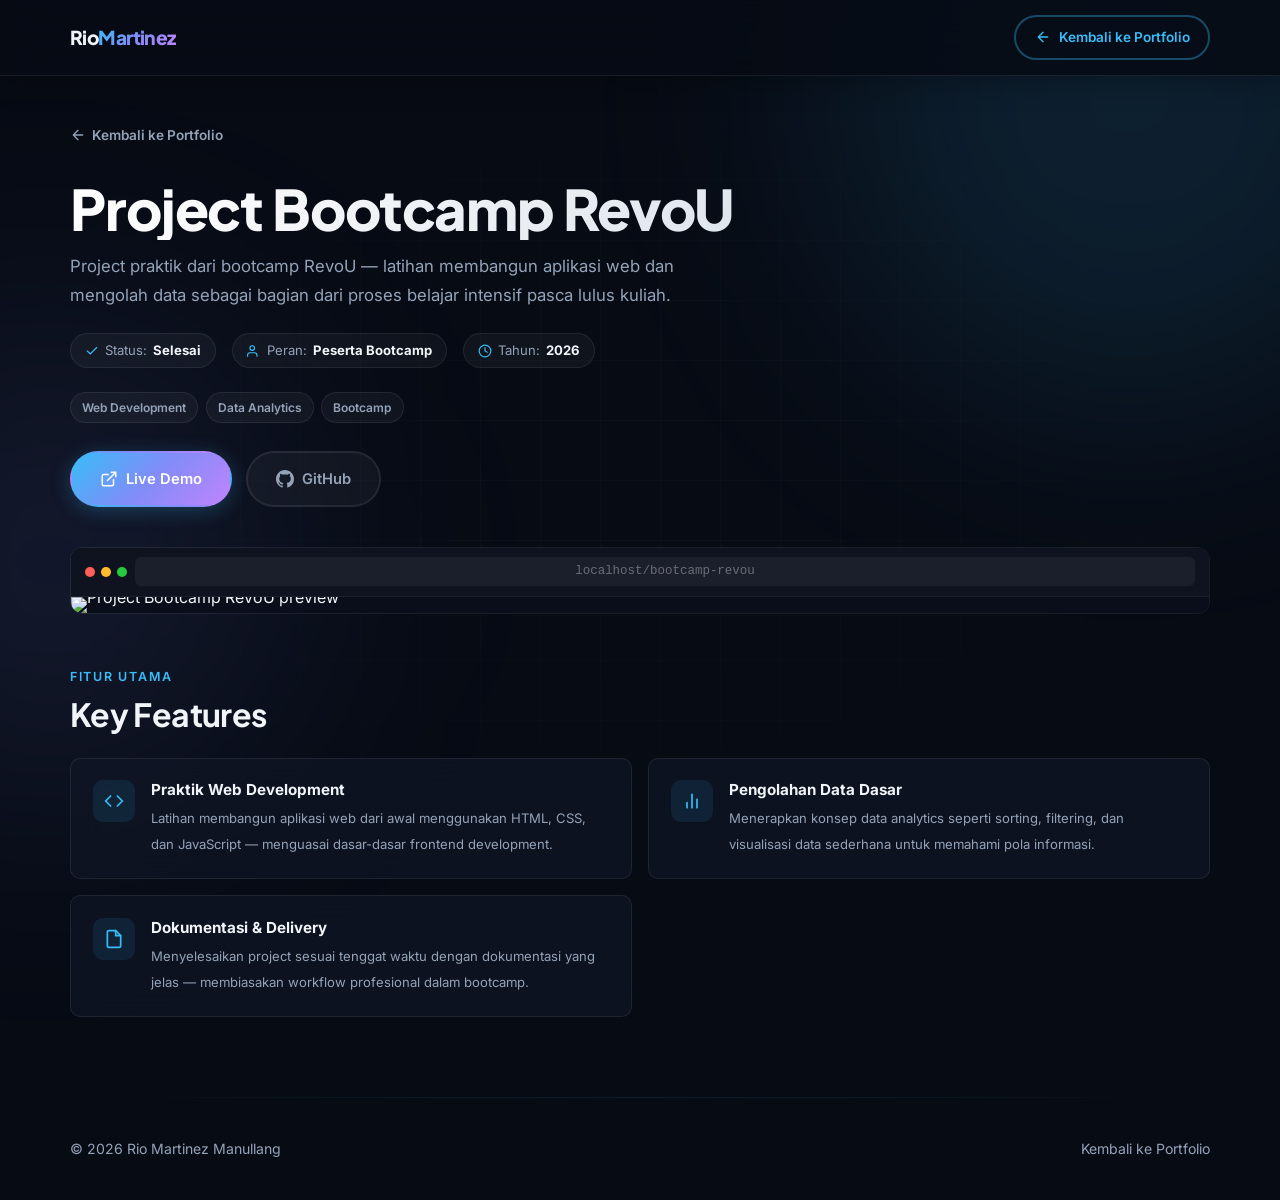
==== bootcamp-revou.html @ cd913303 "Add files via upload" ====
<!DOCTYPE html>
<html lang="id">
<head>
  <meta charset="UTF-8">
  <meta name="viewport" content="width=device-width, initial-scale=1.0">
  <meta name="description" content="Project Bootcamp RevoU — Latihan membangun aplikasi web dan mengolah data sebagai bagian dari proses belajar intensif.">
  <title>Project Bootcamp RevoU — Project Showcase | Rio Martinez</title>
  <link rel="preconnect" href="https://fonts.googleapis.com">
  <link rel="preconnect" href="https://fonts.gstatic.com" crossorigin>
  <link href="https://fonts.googleapis.com/css2?family=Inter:wght@400;500;600;700&family=Plus+Jakarta+Sans:wght@500;600;700;800&display=swap" rel="stylesheet">
  <link rel="stylesheet" href="style.css">
</head>
<body class="project-detail-body">
  <div class="bg-glow bg-glow--1" aria-hidden="true"></div>
  <div class="bg-glow bg-glow--2" aria-hidden="true"></div>
  <div class="bg-grid" aria-hidden="true"></div>
  <div class="scroll-progress" id="scroll-progress" aria-hidden="true"></div>

  <header class="site-header scrolled" id="top">
    <nav class="nav container" aria-label="Navigasi">
      <a href="index.html" class="logo">Rio<span>Martinez</span></a>
      <a href="index.html#projects" class="btn btn-sm btn-outline">
        <svg width="16" height="16" viewBox="0 0 24 24" fill="none" aria-hidden="true"><path d="M19 12H5M12 19l-7-7 7-7" stroke="currentColor" stroke-width="2" stroke-linecap="round" stroke-linejoin="round"/></svg>
        Kembali ke Portfolio
      </a>
    </nav>
  </header>

  <main>
    <section class="project-showcase">
      <div class="container">
        <a href="index.html#projects" class="project-showcase-back">
          <svg width="16" height="16" viewBox="0 0 24 24" fill="none" aria-hidden="true"><path d="M19 12H5M12 19l-7-7 7-7" stroke="currentColor" stroke-width="2" stroke-linecap="round" stroke-linejoin="round"/></svg>
          Kembali ke Portfolio
        </a>

        <div class="project-showcase-header">
          <h1>Project Bootcamp RevoU</h1>
          <p class="project-showcase-desc">Project praktik dari bootcamp RevoU — latihan membangun aplikasi web dan mengolah data sebagai bagian dari proses belajar intensif pasca lulus kuliah.</p>

          <div class="project-showcase-meta">
            <span class="project-showcase-meta-item">
              <svg width="14" height="14" viewBox="0 0 24 24" fill="none" stroke="currentColor" stroke-width="2" stroke-linecap="round"><polyline points="20 6 9 17 4 12"/></svg>
              Status: <strong>Selesai</strong>
            </span>
            <span class="project-showcase-meta-item">
              <svg width="14" height="14" viewBox="0 0 24 24" fill="none" stroke="currentColor" stroke-width="2" stroke-linecap="round"><path d="M17 21v-2a4 4 0 00-4-4H5a4 4 0 00-4 4v2"/><circle cx="9" cy="7" r="4"/></svg>
              Peran: <strong>Peserta Bootcamp</strong>
            </span>
            <span class="project-showcase-meta-item">
              <svg width="14" height="14" viewBox="0 0 24 24" fill="none" stroke="currentColor" stroke-width="2" stroke-linecap="round"><circle cx="12" cy="12" r="10"/><polyline points="12 6 12 12 16 14"/></svg>
              Tahun: <strong>2026</strong>
            </span>
          </div>

          <ul class="project-showcase-tags">
            <li>Web Development</li>
            <li>Data Analytics</li>
            <li>Bootcamp</li>
          </ul>

          <div class="project-showcase-actions">
            <a href="https://riomartinez29.github.io/CodingCamp-01June26-RioMartinez/" class="btn btn-primary" target="_blank" rel="noopener noreferrer">
              <svg width="18" height="18" viewBox="0 0 24 24" fill="none" aria-hidden="true"><path d="M18 13v6a2 2 0 01-2 2H5a2 2 0 01-2-2V8a2 2 0 012-2h6M15 3h6v6M10 14L21 3" stroke="currentColor" stroke-width="2" stroke-linecap="round"/></svg>
              Live Demo
            </a>
            <a href="#" class="btn btn-ghost">
              <svg width="18" height="18" viewBox="0 0 24 24" fill="currentColor" aria-hidden="true"><path d="M12 0C5.37 0 0 5.37 0 12c0 5.31 3.435 9.795 8.205 11.385.6.105.825-.255.825-.57 0-.285-.015-1.23-.015-2.235-3.015.555-3.795-.735-4.035-1.395-.135-.345-.72-1.395-1.23-1.665-.42-.225-1.02-.78-.015-.795.945-.015 1.62.87 1.845 1.23 1.08 1.815 2.805 1.305 3.495.99.105-.78.42-1.305.765-1.605-2.67-.3-5.46-1.335-5.46-5.925 0-1.305.465-2.385 1.23-3.225-.12-.3-.54-1.53.12-3.18 0 0 1.005-.315 3.3 1.23.96-.27 1.98-.405 3-.405s2.04.135 3 .405c2.295-1.56 3.3-1.23 3.3-1.23.66 1.65.24 2.88.12 3.18.765.84 1.23 1.905 1.23 3.225 0 4.605-2.805 5.625-5.475 5.925.435.375.81 1.095.81 2.22 0 1.605-.015 2.895-.015 3.3 0 .315.225.69.825.57A12.02 12.02 0 0024 12c0-6.63-5.37-12-12-12z"/></svg>
              GitHub
            </a>
          </div>
        </div>

        <div class="project-showcase-preview">
          <div class="browser-mockup">
            <div class="browser-bar" aria-hidden="true">
              <div class="browser-dots">
                <span class="browser-dot browser-dot--red"></span>
                <span class="browser-dot browser-dot--yellow"></span>
                <span class="browser-dot browser-dot--green"></span>
              </div>
              <span class="browser-url">localhost/bootcamp-revou</span>
            </div>
            <div class="browser-content">
              <img src="assets/boothcamp.png" alt="Project Bootcamp RevoU preview" class="project-preview-img" loading="lazy">
            </div>
          </div>
        </div>

        <div class="project-showcase-features">
          <div class="project-showcase-features-header">
            <span class="section-label">Fitur Utama</span>
            <h2>Key Features</h2>
          </div>
          <div class="project-showcase-features-grid">
            <div class="project-showcase-feature">
              <div class="project-showcase-feature-icon">
                <svg width="20" height="20" viewBox="0 0 24 24" fill="none" stroke="currentColor" stroke-width="2" stroke-linecap="round"><polyline points="16 18 22 12 16 6"/><polyline points="8 6 2 12 8 18"/></svg>
              </div>
              <div class="project-showcase-feature-text">
                <strong>Praktik Web Development</strong>
                <span>Latihan membangun aplikasi web dari awal menggunakan HTML, CSS, dan JavaScript — menguasai dasar-dasar frontend development.</span>
              </div>
            </div>
            <div class="project-showcase-feature">
              <div class="project-showcase-feature-icon">
                <svg width="20" height="20" viewBox="0 0 24 24" fill="none" stroke="currentColor" stroke-width="2" stroke-linecap="round"><line x1="18" y1="20" x2="18" y2="10"/><line x1="12" y1="20" x2="12" y2="4"/><line x1="6" y1="20" x2="6" y2="14"/></svg>
              </div>
              <div class="project-showcase-feature-text">
                <strong>Pengolahan Data Dasar</strong>
                <span>Menerapkan konsep data analytics seperti sorting, filtering, dan visualisasi data sederhana untuk memahami pola informasi.</span>
              </div>
            </div>
            <div class="project-showcase-feature">
              <div class="project-showcase-feature-icon">
                <svg width="20" height="20" viewBox="0 0 24 24" fill="none" stroke="currentColor" stroke-width="2" stroke-linecap="round"><path d="M14 2H6a2 2 0 00-2 2v16a2 2 0 002 2h12a2 2 0 002-2V8z"/><polyline points="14 2 14 8 20 8"/></svg>
              </div>
              <div class="project-showcase-feature-text">
                <strong>Dokumentasi & Delivery</strong>
                <span>Menyelesaikan project sesuai tenggat waktu dengan dokumentasi yang jelas — membiasakan workflow profesional dalam bootcamp.</span>
              </div>
            </div>
          </div>
        </div>
      </div>
    </section>
  </main>

  <footer class="site-footer">
    <div class="container footer-inner">
      <p>&copy; <span id="year"></span> Rio Martinez Manullang</p>
      <a href="index.html#projects">Kembali ke Portfolio</a>
    </div>
  </footer>

  <script>
    document.getElementById('year').textContent = new Date().getFullYear();
    var progressBar = document.getElementById('scroll-progress');
    window.addEventListener('scroll', function() { var st = window.scrollY; var dh = document.documentElement.scrollHeight - window.innerHeight; progressBar.style.width = (st / dh) * 100 + '%'; }, { passive: true });
  </script>
</body>
</html>
---- style.css ----
/* ── Variables ── */
:root {
  --bg: #070b14;
  --bg-alt: #0c1220;
  --surface: #111827;
  --surface-hover: #1a2332;
  --glass: rgba(17, 24, 39, 0.6);
  --glass-border: rgba(255, 255, 255, 0.08);
  --text: #f1f5f9;
  --text-muted: #94a3b8;
  --accent: #38bdf8;
  --accent-2: #818cf8;
  --accent-glow: rgba(56, 189, 248, 0.35);
  --gradient: linear-gradient(135deg, #38bdf8 0%, #818cf8 50%, #c084fc 100%);
  --border: rgba(255, 255, 255, 0.08);
  --shadow: 0 20px 60px rgba(0, 0, 0, 0.45);
  --shadow-glow: 0 0 40px rgba(56, 189, 248, 0.15);
  --radius: 16px;
  --radius-sm: 10px;
  --font-sans: "Inter", system-ui, sans-serif;
  --font-display: "Plus Jakarta Sans", system-ui, sans-serif;
  --header-height: 76px;
  --transition: 0.3s cubic-bezier(0.4, 0, 0.2, 1);
}

/* ── Reset ── */
*,
*::before,
*::after {
  box-sizing: border-box;
  margin: 0;
  padding: 0;
}

html {
  scroll-behavior: smooth;
}

body {
  font-family: var(--font-sans);
  font-size: 1rem;
  line-height: 1.65;
  color: var(--text);
  background: var(--bg);
  -webkit-font-smoothing: antialiased;
  overflow-x: hidden;
}

img {
  max-width: 100%;
  display: block;
}

a {
  color: inherit;
  text-decoration: none;
}

ul {
  list-style: none;
}

button,
input,
textarea {
  font: inherit;
  color: inherit;
}

/* ── Background effects ── */
.bg-glow {
  position: fixed;
  border-radius: 50%;
  filter: blur(120px);
  pointer-events: none;
  z-index: 0;
}

.bg-glow--1 {
  width: 600px;
  height: 600px;
  top: -200px;
  right: -150px;
  background: rgba(56, 189, 248, 0.12);
}

.bg-glow--2 {
  width: 500px;
  height: 500px;
  bottom: 10%;
  left: -200px;
  background: rgba(129, 140, 248, 0.1);
}

.bg-grid {
  position: fixed;
  inset: 0;
  background-image:
    linear-gradient(rgba(255, 255, 255, 0.02) 1px, transparent 1px),
    linear-gradient(90deg, rgba(255, 255, 255, 0.02) 1px, transparent 1px);
  background-size: 60px 60px;
  mask-image: radial-gradient(ellipse at center, black 20%, transparent 75%);
  pointer-events: none;
  z-index: 0;
}

/* ── Global Mouse Glow ── */
.mouse-glow {
  position: fixed;
  width: 400px;
  height: 400px;
  border-radius: 50%;
  background: radial-gradient(circle, rgba(56, 189, 248, 0.06) 0%, rgba(129, 140, 248, 0.04) 40%, transparent 70%);
  filter: blur(60px);
  pointer-events: none;
  transform: translate(-50%, -50%);
  z-index: 0;
  will-change: transform;
  display: none;
}

/* ── Scroll Progress Bar ── */
.scroll-progress {
  position: fixed;
  top: 0;
  left: 0;
  height: 3px;
  background: var(--gradient);
  width: 0%;
  z-index: 1000;
  transition: width 0.1s ease-out;
}

/* ── Utilities ── */
.glass {
  background: var(--glass);
  backdrop-filter: blur(16px);
  -webkit-backdrop-filter: blur(16px);
  border: 1px solid var(--glass-border);
}

/* ── Welcome Tech Icons ── */
.welcome-tech-icons {
  position: absolute;
  inset: 0;
  pointer-events: none;
  z-index: 1;
}

.tech-icon {
  position: absolute;
  display: flex;
  align-items: center;
  justify-content: center;
  padding: 0.6rem 0.9rem;
  font-size: 0.75rem;
  font-weight: 600;
  color: rgba(255, 255, 255, 0.25);
  background: rgba(255, 255, 255, 0.05);
  border: 1px solid rgba(255, 255, 255, 0.12);
  border-radius: 8px;
  opacity: 0;
  animation: techIconFloat 10s ease-in-out infinite;
  filter: blur(0.5px);
}

.tech-icon svg {
  width: 22px;
  height: 22px;
}

.tech-icon--html {
  top: 12%;
  left: 8%;
  animation-delay: 0s;
}

.tech-icon--css {
  top: 22%;
  right: 12%;
  animation-delay: 1.5s;
}

.tech-icon--js {
  top: 65%;
  left: 6%;
  animation-delay: 2.5s;
}

.tech-icon--php {
  top: 75%;
  right: 10%;
  animation-delay: 3.5s;
}

.tech-icon--sql {
  top: 38%;
  left: 18%;
  animation-delay: 4.5s;
}

.tech-icon--github {
  top: 52%;
  right: 22%;
  animation-delay: 5.5s;
}

.tech-icon--data {
  top: 28%;
  left: 32%;
  animation-delay: 6.5s;
}

@keyframes techIconFloat {
  0% {
    opacity: 0;
    transform: translateY(25px) rotate(-5deg);
  }
  15% {
    opacity: 0.25;
  }
  85% {
    opacity: 0.25;
  }
  100% {
    opacity: 0;
    transform: translateY(-25px) rotate(5deg);
  }
}

.text-gradient {
  background: var(--gradient);
  -webkit-background-clip: text;
  background-clip: text;
  -webkit-text-fill-color: transparent;
}

.container {
  width: min(1140px, 92vw);
  margin-inline: auto;
  position: relative;
  z-index: 1;
}

.section {
  padding-block: 6rem;
  position: relative;
  z-index: 1;
}

.section-alt {
  background: var(--bg-alt);
  position: relative;
}

.section-alt::before {
  content: "";
  position: absolute;
  top: 0;
  left: 10%;
  right: 10%;
  height: 1px;
  background: linear-gradient(to right, transparent, rgba(56, 189, 248, 0.08), transparent);
  pointer-events: none;
}

.section-header {
  margin-bottom: 3rem;
}

.section-header--center {
  text-align: center;
  max-width: 640px;
  margin-inline: auto;
  margin-bottom: 3.5rem;
}

.section-header h2,
.section-header > .story-line--heading {
  font-family: var(--font-display);
  font-size: clamp(1.85rem, 4vw, 2.75rem);
  font-weight: 700;
  line-height: 1.2;
  letter-spacing: -0.02em;
}

/* Space between label and heading — label's margin-bottom handles this */
.section-header > .story-line--label {
  margin-bottom: 0.6rem;
}

.section-label {
  display: inline-block;
  font-size: 0.78rem;
  font-weight: 600;
  letter-spacing: 0.14em;
  text-transform: uppercase;
  color: var(--accent);
}

.section-desc {
  margin-top: 1rem;
  color: var(--text-muted);
  font-size: 1.05rem;
}

.section-desc--left {
  max-width: 56ch;
}

/* ── Header ── */
.site-header {
  position: fixed;
  inset: 0 0 auto;
  z-index: 100;
  height: var(--header-height);
  transition: background var(--transition), border-color var(--transition), box-shadow var(--transition);
  border-bottom: 1px solid transparent;
}

.site-header.scrolled {
  background: rgba(7, 11, 20, 0.85);
  backdrop-filter: blur(20px);
  -webkit-backdrop-filter: blur(20px);
  border-bottom-color: var(--border);
  box-shadow: 0 4px 30px rgba(0, 0, 0, 0.3);
}

.nav {
  display: flex;
  align-items: center;
  justify-content: space-between;
  height: 100%;
}

.logo {
  font-family: var(--font-display);
  font-weight: 800;
  font-size: 1.2rem;
  letter-spacing: -0.03em;
  transition: opacity var(--transition);
}

.logo:hover {
  opacity: 0.85;
}

.logo span {
  background: var(--gradient);
  -webkit-background-clip: text;
  background-clip: text;
  -webkit-text-fill-color: transparent;
}

.nav-links {
  display: flex;
  gap: 0.25rem;
}

.nav-links a {
  position: relative;
  font-size: 0.9rem;
  font-weight: 500;
  color: var(--text-muted);
  padding: 0.5rem 1rem;
  border-radius: 999px;
  transition: color var(--transition), background var(--transition);
}

.nav-links a::after {
  content: "";
  position: absolute;
  bottom: 0.15rem;
  left: 50%;
  width: 0;
  height: 2px;
  background: var(--gradient);
  border-radius: 2px;
  transform: translateX(-50%);
  transition: width 0.35s cubic-bezier(0.4, 0, 0.2, 1);
}

.nav-links a:hover,
.nav-links a:focus-visible,
.nav-links a.active {
  color: var(--text);
  background: rgba(56, 189, 248, 0.06);
}

.nav-links a.active::after {
  width: 1.25rem;
  box-shadow: 0 0 8px rgba(56, 189, 248, 0.5);
}

.nav-toggle {
  display: none;
  flex-direction: column;
  gap: 5px;
  background: none;
  border: none;
  cursor: pointer;
  padding: 6px;
  z-index: 101;
}

.nav-toggle span {
  display: block;
  width: 24px;
  height: 2px;
  background: var(--text);
  transition: transform var(--transition), opacity var(--transition);
}

.nav-toggle[aria-expanded="true"] span:nth-child(1) {
  transform: translateY(7px) rotate(45deg);
}

.nav-toggle[aria-expanded="true"] span:nth-child(2) {
  opacity: 0;
}

.nav-toggle[aria-expanded="true"] span:nth-child(3) {
  transform: translateY(-7px) rotate(-45deg);
}

/* ── Hero ── */
.hero {
  min-height: 100vh;
  display: flex;
  align-items: center;
  padding-top: var(--header-height);
  position: relative;
  z-index: 1;
}

/* ── Hero Vignette — subtle cinematic edge darkening ── */
.hero::before {
  content: "";
  position: absolute;
  inset: 0;
  background: radial-gradient(ellipse at center, transparent 40%, rgba(7, 11, 20, 0.35) 100%);
  pointer-events: none;
  z-index: 0;
}

.hero-grid {
  display: grid;
  grid-template-columns: 1.1fr 0.9fr;
  gap: 4rem;
  align-items: center;
  padding-block: 3rem;
}

.hero-badge {
  display: inline-flex;
  align-items: center;
  gap: 0.6rem;
  padding: 0.45rem 1rem 0.45rem 0.75rem;
  background: rgba(56, 189, 248, 0.08);
  border: 1px solid rgba(56, 189, 248, 0.2);
  border-radius: 999px;
  font-size: 0.82rem;
  font-weight: 500;
  color: var(--accent);
  margin-bottom: 1.5rem;
}

.hero-badge-dot {
  width: 8px;
  height: 8px;
  background: #4ade80;
  border-radius: 50%;
  box-shadow: 0 0 8px rgba(74, 222, 128, 0.6);
  animation: pulse 2s ease-in-out infinite;
}

@keyframes pulse {
  0%, 100% { opacity: 1; transform: scale(1); }
  50% { opacity: 0.7; transform: scale(0.85); }
}

.hero-title {
  font-family: var(--font-display);
  font-size: clamp(2.75rem, 6vw, 4.5rem);
  font-weight: 800;
  line-height: 1.05;
  letter-spacing: -0.03em;
  margin-bottom: 0.75rem;
  background: linear-gradient(135deg, #fff 0%, #cbd5e1 100%);
  -webkit-background-clip: text;
  background-clip: text;
  -webkit-text-fill-color: transparent;
}

.hero-role {
  font-family: var(--font-display);
  font-size: clamp(1.1rem, 2.5vw, 1.45rem);
  font-weight: 600;
  color: var(--accent);
  margin-bottom: 1.25rem;
}

.hero-divider {
  color: var(--text-muted);
  margin-inline: 0.35rem;
}

.hero-text {
  font-size: 1.1rem;
  color: var(--text-muted);
  max-width: 52ch;
  margin-bottom: 2rem;
  line-height: 1.75;
}

.hero-actions {
  display: flex;
  flex-wrap: wrap;
  gap: 1rem;
  margin-bottom: 2.5rem;
}

.hero-meta {
  display: flex;
  flex-wrap: wrap;
  gap: 2rem;
  padding-top: 2rem;
  border-top: 1px solid var(--border);
}

.hero-meta-item strong {
  display: block;
  font-family: var(--font-display);
  font-size: 1.75rem;
  font-weight: 700;
  background: var(--gradient);
  -webkit-background-clip: text;
  background-clip: text;
  -webkit-text-fill-color: transparent;
  line-height: 1.2;
}

.hero-meta-item span {
  font-size: 0.85rem;
  color: var(--text-muted);
}

/* ── Profile visual ── */
.hero-visual {
  position: relative;
  display: flex;
  justify-content: center;
}

.profile-frame {
  position: relative;
  z-index: 2;
  width: min(360px, 85vw);
  aspect-ratio: 1;
}

.profile-glow {
  position: absolute;
  inset: 10%;
  background: var(--gradient);
  border-radius: 50%;
  filter: blur(60px);
  opacity: 0.35;
  animation: glowPulse 4s ease-in-out infinite;
}

@keyframes glowPulse {
  0%, 100% { opacity: 0.3; transform: scale(1); }
  50% { opacity: 0.45; transform: scale(1.05); }
}

.profile-ring {
  position: absolute;
  inset: 5%;
  border-radius: 50%;
  border: 2px solid transparent;
  background: linear-gradient(var(--bg), var(--bg)) padding-box,
              var(--gradient) border-box;
  animation: spinSlow 12s linear infinite;
}

@keyframes spinSlow {
  to { transform: rotate(360deg); }
}

.profile-card {
  position: absolute;
  inset: 12%;
  border-radius: 50%;
  overflow: hidden;
  box-shadow: var(--shadow), var(--shadow-glow);
}

.profile-photo {
  width: 100%;
  height: 100%;
  object-fit: cover;
}

.profile-float {
  position: absolute;
  display: flex;
  align-items: center;
  gap: 0.75rem;
  padding: 0.75rem 1rem;
  border-radius: var(--radius-sm);
  box-shadow: var(--shadow);
  animation: float 5s ease-in-out infinite;
}

.profile-float--1 {
  top: 8%;
  left: -8%;
  animation-delay: 0s;
}

.profile-float--2 {
  bottom: 12%;
  right: -10%;
  animation-delay: 2.5s;
}

@keyframes float {
  0%, 100% { transform: translateY(0); }
  50% { transform: translateY(-10px); }
}

.profile-float-icon {
  font-size: 1.25rem;
  font-weight: 700;
  color: var(--accent);
  font-family: monospace;
}

.profile-float strong {
  display: block;
  font-size: 0.82rem;
  font-weight: 600;
  line-height: 1.3;
}

.profile-float span {
  font-size: 0.72rem;
  color: var(--text-muted);
}

/* ── Gradient Orb ── */
.gradient-orb {
  position: absolute;
  top: 50%;
  left: 50%;
  width: 600px;
  height: 600px;
  transform: translate(-50%, -50%);
  background: radial-gradient(circle at center, rgba(56, 189, 248, 0.35) 0%, rgba(129, 140, 248, 0.25) 35%, rgba(192, 132, 252, 0.12) 60%, transparent 80%);
  border-radius: 50%;
  filter: blur(100px);
  pointer-events: none;
  z-index: 1;
  animation: orbPulse 10s ease-in-out infinite;
}

@keyframes orbPulse {
  0%, 100% { opacity: 0.6; transform: translate(-50%, -50%) scale(1); }
  50% { opacity: 0.9; transform: translate(-50%, -50%) scale(1.06); }
}

/* ── Signature Initial ── */
.signature-initial {
  position: absolute;
  bottom: -6%;
  left: 6%;
  font-family: var(--font-display);
  font-size: 0.85rem;
  font-weight: 600;
  letter-spacing: 0.2em;
  color: rgba(255, 255, 255, 0.2);
  pointer-events: none;
  user-select: none;
  white-space: nowrap;
  font-style: italic;
}

/* ── Scroll Indicator ── */
.scroll-indicator {
  display: flex;
  align-items: center;
  gap: 5px;
  margin-top: 3rem;
}

.scroll-indicator span {
  display: block;
  width: 28px;
  height: 2px;
  background: var(--text-muted);
  border-radius: 2px;
  opacity: 0.4;
  animation: scrollIndicator 1.5s ease-in-out infinite;
}

.scroll-indicator span:nth-child(1) {
  animation-delay: 0s;
}

.scroll-indicator span:nth-child(2) {
  animation-delay: 0.3s;
}

.scroll-indicator span:nth-child(3) {
  animation-delay: 0.6s;
}

@keyframes scrollIndicator {
  0%, 100% {
    opacity: 0.2;
    transform: translateY(0);
  }
  50% {
    opacity: 0.8;
    transform: translateY(-4px);
  }
}

/* ── Buttons ── */
.btn {
  display: inline-flex;
  align-items: center;
  justify-content: center;
  gap: 0.5rem;
  padding: 0.85rem 1.75rem;
  border-radius: 999px;
  font-weight: 600;
  font-size: 0.92rem;
  border: 2px solid transparent;
  cursor: pointer;
  transition: transform var(--transition), box-shadow var(--transition), background var(--transition), border-color var(--transition), color var(--transition);
}

.btn:hover {
  transform: translateY(-2px);
}

.btn-primary {
  background: var(--gradient);
  color: #fff;
  box-shadow: 0 4px 20px rgba(56, 189, 248, 0.25);
}

.btn-primary:hover {
  box-shadow: 0 8px 30px rgba(56, 189, 248, 0.35);
}

.btn-secondary {
  background: transparent;
  border-color: var(--border);
  color: var(--text);
}

.btn-secondary:hover {
  border-color: var(--accent);
  color: var(--accent);
  background: rgba(56, 189, 248, 0.05);
}

.btn-outline {
  background: transparent;
  border-color: rgba(56, 189, 248, 0.35);
  color: var(--accent);
}

.btn-outline:hover {
  background: rgba(56, 189, 248, 0.1);
  border-color: var(--accent);
}

.btn-ghost {
  background: rgba(255, 255, 255, 0.04);
  border-color: var(--border);
  color: var(--text-muted);
}

.btn-ghost:hover {
  color: var(--text);
  border-color: rgba(255, 255, 255, 0.15);
  background: rgba(255, 255, 255, 0.08);
}

.btn-sm {
  padding: 0.55rem 1.15rem;
  font-size: 0.85rem;
}

/* ── Button icon shift on hover ── */
.btn:hover svg {
  transform: translateX(3px);
  transition: transform var(--transition);
}

.btn-primary:hover svg,
.btn-secondary:hover svg,
.btn-outline:hover svg {
  filter: drop-shadow(0 0 4px rgba(56, 189, 248, 0.3));
}

.btn-ghost:hover svg,
.certificates-overlay-close:hover svg,
.cert-viewer-close:hover svg {
  transform: none;
  filter: none;
}

/* ── About ── */
.about-grid {
  display: grid;
  grid-template-columns: 1.4fr 1fr;
  gap: 3rem;
  align-items: start;
}

.about-content {
  display: flex;
  flex-direction: column;
  /* No gap — story-lines stack at natural line-height. 
     Separate logical groups with margins instead. */
}

.about-content .about-highlights {
  margin: 1.5rem 0;
}



.about-lead,
.story-line--body {
  font-size: 1.05rem;
  color: var(--text-muted);
  line-height: 1.8;
}

/* Closing paragraph left border — targets story-lines after the highlight cards */
.about-highlights ~ .story-line--body {
  padding-left: 1.25rem;
  border-left: 2px solid rgba(56, 189, 248, 0.3);
}

/* ── About highlight cards ── */
.about-highlights {
  display: grid;
  grid-template-columns: repeat(3, 1fr);
  gap: 0.85rem;
}

.about-highlight {
  display: flex;
  flex-direction: column;
  gap: 0.65rem;
  padding: 1.2rem;
  border-radius: var(--radius-sm);
  transition: transform var(--transition), border-color var(--transition), box-shadow var(--transition);
  cursor: pointer;
}

.about-highlight:hover {
  transform: translateY(-6px);
  border-color: rgba(56, 189, 248, 0.3);
  box-shadow: 0 0 50px rgba(56, 189, 248, 0.2);
}

.about-highlight-icon {
  width: 40px;
  height: 40px;
  display: flex;
  align-items: center;
  justify-content: center;
  border-radius: 10px;
  background: rgba(56, 189, 248, 0.1);
  color: var(--accent);
  flex-shrink: 0;
  transition: background var(--transition), transform var(--transition);
}

.about-highlight:hover .about-highlight-icon {
  background: rgba(56, 189, 248, 0.18);
  transform: scale(1.04);
}

.about-highlight-text strong {
  display: block;
  font-size: 0.85rem;
  font-weight: 700;
  line-height: 1.3;
}

.about-highlight-text span {
  display: block;
  font-size: 0.75rem;
  color: var(--text-muted);
  margin-top: 0.15rem;
  line-height: 1.4;
}

/* ── About stat cards ── */
.about-details {
  display: flex;
  flex-direction: column;
  gap: 1rem;
}

.about-stat {
  display: flex;
  align-items: center;
  gap: 1rem;
  padding: 1.25rem 1.5rem;
  border-radius: var(--radius);
  transition: transform var(--transition), border-color var(--transition), box-shadow var(--transition);
}

.about-stat {
  cursor: pointer;
}

.about-stat:hover {
  transform: translateY(-6px);
  border-color: rgba(56, 189, 248, 0.3);
  box-shadow: 0 0 50px rgba(56, 189, 248, 0.2);
}

.about-stat-icon {
  width: 48px;
  height: 48px;
  display: flex;
  align-items: center;
  justify-content: center;
  border-radius: 12px;
  background: rgba(56, 189, 248, 0.1);
  color: var(--accent);
  flex-shrink: 0;
  transition: background var(--transition), transform var(--transition);
}

.about-stat:hover .about-stat-icon {
  background: rgba(56, 189, 248, 0.18);
  transform: scale(1.04);
}

.about-stat-content strong {
  display: block;
  font-family: var(--font-display);
  font-size: 1.35rem;
  font-weight: 700;
  background: var(--gradient);
  -webkit-background-clip: text;
  background-clip: text;
  -webkit-text-fill-color: transparent;
  line-height: 1.2;
  margin-bottom: 0.15rem;
}

.about-stat-content span {
  font-size: 0.85rem;
  color: var(--text-muted);
}

/* ── About decorative glow ── */
.about-glow {
  position: absolute;
  top: 15%;
  right: -10%;
  width: 450px;
  height: 450px;
  background: radial-gradient(circle, rgba(129, 140, 248, 0.1) 0%, transparent 70%);
  border-radius: 50%;
  filter: blur(100px);
  pointer-events: none;
  z-index: 0;
}

/* ── Capabilities ── */
.capabilities-grid {
  display: grid;
  grid-template-columns: 1fr 1fr;
  gap: 1.25rem;
}

.capability-card {
  display: flex;
  flex-direction: column;
  gap: 0.85rem;
  padding: 1.75rem;
  border-radius: var(--radius);
  transition: transform var(--transition), border-color var(--transition), box-shadow var(--transition);
}

.capability-card:hover {
  transform: translateY(-6px);
  border-color: rgba(56, 189, 248, 0.25);
  box-shadow: var(--shadow-glow);
}

.capability-icon {
  width: 52px;
  height: 52px;
  display: flex;
  align-items: center;
  justify-content: center;
  border-radius: 14px;
  background: rgba(56, 189, 248, 0.1);
  color: var(--accent);
  flex-shrink: 0;
  transition: background var(--transition), transform var(--transition);
}

.capability-card {
  cursor: pointer;
}

.capability-card:hover .capability-icon {
  background: rgba(56, 189, 248, 0.18);
  transform: scale(1.04);
}

.capability-card h3 {
  font-family: var(--font-display);
  font-size: 1.2rem;
  font-weight: 700;
  line-height: 1.3;
}

.capability-card p {
  font-size: 0.92rem;
  color: var(--text-muted);
  line-height: 1.65;
}

.capability-tags {
  display: flex;
  flex-wrap: wrap;
  gap: 0.4rem;
}

.capability-tags li {
  font-size: 0.72rem;
  font-weight: 600;
  padding: 0.3rem 0.7rem;
  background: rgba(255, 255, 255, 0.05);
  border: 1px solid var(--border);
  border-radius: 999px;
  color: var(--text-muted);
  transition: color var(--transition), border-color var(--transition);
}

.capability-card:hover .capability-tags li {
  color: var(--text);
  border-color: rgba(56, 189, 248, 0.2);
}

.capability-projects {
  margin-top: 0.25rem;
  padding-top: 0.85rem;
  border-top: 1px solid var(--border);
}

.capability-projects-label {
  display: block;
  font-size: 0.72rem;
  font-weight: 600;
  color: var(--text-muted);
  margin-bottom: 0.35rem;
  letter-spacing: 0.03em;
  text-transform: uppercase;
}

.capability-projects-list {
  display: flex;
  flex-wrap: wrap;
  gap: 0.35rem;
}

.capability-projects-list span {
  font-size: 0.78rem;
  font-weight: 500;
  color: var(--accent);
  padding: 0.2rem 0.55rem;
  background: rgba(56, 189, 248, 0.08);
  border-radius: 999px;
  transition: background var(--transition);
}

.capability-card:hover .capability-projects-list span {
  background: rgba(56, 189, 248, 0.14);
}

/* ── Timeline ── */
.timeline {
  position: relative;
  max-width: 720px;
  margin-inline: auto;
  padding-left: 2rem;
}

.timeline::before {
  content: "";
  position: absolute;
  left: 0.45rem;
  top: 0.5rem;
  bottom: 0.5rem;
  width: 2px;
  background: linear-gradient(to bottom, var(--accent), var(--accent-2), rgba(129, 140, 248, 0.2));
}

.timeline-item {
  position: relative;
  padding-bottom: 2.5rem;
}

.timeline-item:last-child {
  padding-bottom: 0;
}

.timeline-marker {
  position: absolute;
  left: -1.55rem;
  top: 1.5rem;
  width: 14px;
  height: 14px;
  border-radius: 50%;
  background: var(--bg-alt);
  border: 2px solid var(--accent);
  z-index: 1;
  transition: box-shadow var(--transition), background var(--transition), transform var(--transition);
}

.timeline-item:hover .timeline-marker {
  transform: scale(1.2);
}

.timeline-marker--active {
  background: var(--accent);
  box-shadow: 0 0 14px var(--accent-glow);
}

.timeline-content {
  display: flex;
  gap: 1.15rem;
  padding: 1.35rem 1.5rem;
  border-radius: var(--radius);
  transition: transform var(--transition), border-color var(--transition), box-shadow var(--transition);
}

.timeline-content:hover {
  transform: translateX(8px);
  border-color: rgba(56, 189, 248, 0.25);
  box-shadow: var(--shadow-glow);
}

.timeline-content--active {
  border-color: rgba(56, 189, 248, 0.3);
}

.timeline-icon {
  flex-shrink: 0;
  width: 44px;
  height: 44px;
  display: flex;
  align-items: center;
  justify-content: center;
  border-radius: 12px;
  background: rgba(56, 189, 248, 0.1);
  color: var(--accent);
  transition: background var(--transition), transform var(--transition), color var(--transition);
}

.timeline-content:hover .timeline-icon {
  background: rgba(56, 189, 248, 0.18);
  transform: scale(1.04);
}

.timeline-body {
  flex: 1;
  min-width: 0;
}

.timeline-meta {
  display: flex;
  align-items: center;
  gap: 0.65rem;
  margin-bottom: 0.4rem;
  flex-wrap: wrap;
}

.timeline-date {
  font-size: 0.78rem;
  font-weight: 700;
  color: var(--accent);
  letter-spacing: 0.06em;
  text-transform: uppercase;
}

.timeline-badge {
  display: inline-block;
  font-size: 0.65rem;
  font-weight: 600;
  padding: 0.2rem 0.5rem;
  border-radius: 999px;
  letter-spacing: 0.03em;
  text-transform: uppercase;
}

.timeline-badge--academic {
  background: rgba(129, 140, 248, 0.12);
  color: var(--accent-2);
}

.timeline-badge--training {
  background: rgba(56, 189, 248, 0.12);
  color: var(--accent);
}

.timeline-badge--certification {
  background: rgba(192, 132, 252, 0.12);
  color: #c084fc;
}

.timeline-badge--education {
  background: rgba(52, 211, 153, 0.12);
  color: #34d399;
}

.timeline-badge--project {
  background: rgba(251, 191, 36, 0.12);
  color: #fbbf24;
}

.timeline-badge--goal {
  background: rgba(248, 113, 113, 0.12);
  color: #f87171;
}

.timeline-badge--organization {
  background: rgba(251, 191, 36, 0.12);
  color: #fbbf24;
}

.timeline-body h3 {
  font-family: var(--font-display);
  font-size: 1.05rem;
  font-weight: 700;
  margin-bottom: 0.4rem;
  line-height: 1.35;
}

.timeline-body p {
  font-size: 0.88rem;
  color: var(--text-muted);
  line-height: 1.65;
}

/* ── Projects ── */
.projects-section-head {
  position: relative;
  margin-bottom: 3.5rem;
}

.projects-section-head .section-header {
  margin-bottom: 0;
}

.projects-view-all {
  position: absolute;
  top: 0;
  right: 0;
  display: inline-flex;
  align-items: center;
  gap: 0.4rem;
  padding: 0.55rem 1.1rem;
  font-size: 0.88rem;
  font-weight: 600;
  color: var(--accent);
  background: rgba(56, 189, 248, 0.08);
  border: 1px solid rgba(56, 189, 248, 0.25);
  border-radius: 999px;
  cursor: pointer;
  transition: transform var(--transition), background var(--transition), border-color var(--transition), box-shadow var(--transition);
}

.projects-view-all:hover {
  transform: translateY(-2px);
  background: rgba(56, 189, 248, 0.14);
  border-color: rgba(56, 189, 248, 0.4);
  box-shadow: 0 4px 20px rgba(56, 189, 248, 0.15);
}

.projects-view-all svg {
  transition: transform var(--transition);
}

.projects-view-all:hover svg {
  transform: translateX(3px);
}

.projects-grid {
  display: grid;
  grid-template-columns: repeat(3, 1fr);
  gap: 1.5rem;
}

@media (max-width: 968px) {
  .projects-grid {
    grid-template-columns: repeat(2, 1fr);
  }
}

@media (max-width: 640px) {
  .projects-grid {
    grid-template-columns: 1fr;
  }
}

.project-card {
  border-radius: calc(var(--radius) + 4px);
  overflow: hidden;
  transition: transform 0.35s cubic-bezier(0.4, 0, 0.2, 1), box-shadow 0.35s cubic-bezier(0.4, 0, 0.2, 1);
  cursor: pointer;
  background: var(--glass);
  backdrop-filter: blur(16px);
  -webkit-backdrop-filter: blur(16px);
  border: 1px solid var(--glass-border);
}

.project-card:hover {
  transform: translateY(-6px);
  box-shadow: 0 0 60px rgba(56, 189, 248, 0.15);
}

.project-card:hover .project-preview-img {
  transform: scale(1.03);
}

.project-card:hover .browser-mockup {
  transform: translateY(-2px);
}

.project-card .browser-mockup {
  transition: transform 0.35s cubic-bezier(0.4, 0, 0.2, 1);
}

.project-card--enter {
  animation: projectCardEnter 0.45s cubic-bezier(0.4, 0, 0.2, 1) both;
}

@keyframes projectCardEnter {
  from {
    opacity: 0;
    transform: translateY(16px);
  }
  to {
    opacity: 1;
    transform: translateY(0);
  }
}

@media (max-width: 640px) {
  .projects-grid {
    grid-template-columns: 1fr;
  }
}

/* ── Certificates ── */
.certificates-grid {
  display: grid;
  grid-template-columns: repeat(3, 1fr);
  gap: 1.5rem;
  align-items: stretch;
}

.cert-card {
  background: var(--glass);
  backdrop-filter: blur(16px);
  -webkit-backdrop-filter: blur(16px);
  border: 1px solid var(--glass-border);
  border-radius: calc(var(--radius) + 4px);
  overflow: hidden;
  transition: transform var(--transition), border-color var(--transition), box-shadow var(--transition);
}

.cert-card {
  cursor: pointer;
}

.cert-card:hover {
  transform: translateY(-6px);
  border-color: rgba(56, 189, 248, 0.3);
  box-shadow: 0 0 50px rgba(56, 189, 248, 0.2);
}

.cert-image {
  position: relative;
  height: 180px;
  overflow: hidden;
  background: var(--bg-alt);
}

.cert-image img {
  width: 100%;
  height: 100%;
  object-fit: cover;
  transition: transform 0.5s ease;
}

.cert-card:hover .cert-image img {
  transform: scale(1.04);
}

.cert-image-placeholder {
  width: 100%;
  height: 100%;
  background: linear-gradient(135deg, #0ea5e9 0%, #6366f1 100%);
  opacity: 0.3;
}

.cert-body {
  padding: 1.5rem;
  display: flex;
  flex-direction: column;
  flex: 1;
}

.cert-issuer {
  display: block;
  font-size: 0.75rem;
  font-weight: 600;
  text-transform: uppercase;
  letter-spacing: 0.08em;
  color: var(--accent);
  margin-bottom: 0.35rem;
}

.cert-body h3 {
  font-family: var(--font-display);
  font-size: 1.05rem;
  font-weight: 700;
  margin-bottom: 0.65rem;
  line-height: 1.35;
  display: -webkit-box;
  -webkit-line-clamp: 2;
  -webkit-box-orient: vertical;
  overflow: hidden;
}

.cert-meta {
  display: flex;
  flex-wrap: wrap;
  align-items: center;
  gap: 0.5rem;
  margin-bottom: 1rem;
}

.cert-tag {
  display: inline-block;
  font-size: 0.7rem;
  font-weight: 600;
  padding: 0.2rem 0.6rem;
  border-radius: 999px;
}

.cert-tag--training {
  color: var(--accent-2);
  background: rgba(129, 140, 248, 0.1);
}

.cert-tag--certificate {
  color: var(--accent);
  background: rgba(56, 189, 248, 0.12);
}

.cert-date {
  display: inline-block;
  font-size: 0.75rem;
  font-weight: 600;
  color: var(--text-muted);
  padding: 0.2rem 0.6rem;
  background: rgba(255, 255, 255, 0.04);
  border-radius: 999px;
}

.cert-btn {
  margin-top: auto;
  align-self: flex-start;
}

.cert-card--enter {
  animation: certCardEnter 0.45s cubic-bezier(0.4, 0, 0.2, 1) both;
}

@keyframes certCardEnter {
  from {
    opacity: 0;
    transform: translateY(16px);
  }
  to {
    opacity: 1;
    transform: translateY(0);
  }
}

/* ── Certificates: section head & view all ── */
.certificates-section-head {
  position: relative;
  margin-bottom: 3.5rem;
}

.certificates-section-head .section-header {
  margin-bottom: 0;
}

.certificates-view-all {
  position: absolute;
  top: 0;
  right: 0;
  display: inline-flex;
  align-items: center;
  gap: 0.4rem;
  padding: 0.55rem 1.1rem;
  font-size: 0.88rem;
  font-weight: 600;
  color: var(--accent);
  background: rgba(56, 189, 248, 0.08);
  border: 1px solid rgba(56, 189, 248, 0.25);
  border-radius: 999px;
  cursor: pointer;
  transition: transform var(--transition), background var(--transition), border-color var(--transition), box-shadow var(--transition);
}

.certificates-view-all:hover {
  transform: translateY(-2px);
  background: rgba(56, 189, 248, 0.14);
  border-color: rgba(56, 189, 248, 0.4);
  box-shadow: 0 4px 20px rgba(56, 189, 248, 0.15);
}

.certificates-view-all svg {
  transition: transform var(--transition);
}

.certificates-view-all:hover svg {
  transform: translateX(3px);
}

/* ── Certificates: meta ── */
.cert-meta {
  display: flex;
  flex-wrap: wrap;
  align-items: center;
  gap: 0.4rem;
  margin-top: 0.65rem;
}

.cert-tag--training {
  color: var(--accent-2);
  background: rgba(129, 140, 248, 0.1);
}

.cert-tag--certificate {
  color: var(--accent);
  background: rgba(56, 189, 248, 0.12);
}

.cert-card--enter {
  animation: certCardEnter 0.45s cubic-bezier(0.4, 0, 0.2, 1) both;
}

@keyframes certCardEnter {
  from {
    opacity: 0;
    transform: translateY(16px);
  }
  to {
    opacity: 1;
    transform: translateY(0);
  }
}

/* ── Certificates: overlay (lihat semua) ── */
.certificates-overlay {
  position: fixed;
  inset: 0;
  z-index: 9000;
  display: flex;
  align-items: center;
  justify-content: center;
  padding: 1.5rem;
  opacity: 0;
  visibility: hidden;
  pointer-events: none;
  transition: opacity 0.35s cubic-bezier(0.4, 0, 0.2, 1),
              visibility 0.35s cubic-bezier(0.4, 0, 0.2, 1);
}

.certificates-overlay.is-open {
  opacity: 1;
  visibility: visible;
  pointer-events: auto;
}

.certificates-overlay-backdrop {
  position: absolute;
  inset: 0;
  background: rgba(7, 11, 20, 0.75);
  backdrop-filter: blur(6px);
  -webkit-backdrop-filter: blur(6px);
}

.certificates-overlay-panel {
  position: relative;
  z-index: 1;
  width: min(1100px, 100%);
  max-height: min(92vh, 900px);
  min-height: 0;
  display: flex;
  flex-direction: column;
  overflow: hidden;
  border-radius: calc(var(--radius) + 4px);
  box-shadow: var(--shadow), var(--shadow-glow);
  transform: translateY(24px) scale(0.98);
  transition: transform 0.4s cubic-bezier(0.4, 0, 0.2, 1);
}

.certificates-overlay.is-open .certificates-overlay-panel {
  transform: translateY(0) scale(1);
}

.certificates-overlay-header {
  flex-shrink: 0;
  display: flex;
  align-items: flex-start;
  justify-content: space-between;
  gap: 1rem;
  padding: 1.5rem 1.75rem 1rem;
  border-bottom: 1px solid var(--border);
}

.certificates-overlay-header h3 {
  font-family: var(--font-display);
  font-size: 1.35rem;
  font-weight: 700;
  margin-top: 0.35rem;
}

.certificates-overlay-close,
.cert-viewer-close {
  flex-shrink: 0;
  display: flex;
  align-items: center;
  justify-content: center;
  width: 40px;
  height: 40px;
  border: 1px solid var(--border);
  border-radius: 999px;
  background: rgba(255, 255, 255, 0.04);
  color: var(--text-muted);
  cursor: pointer;
  transition: color var(--transition), border-color var(--transition), background var(--transition), transform var(--transition);
}

.certificates-overlay-close:hover,
.cert-viewer-close:hover {
  color: var(--text);
  border-color: rgba(56, 189, 248, 0.35);
  background: rgba(56, 189, 248, 0.08);
  transform: rotate(90deg);
}

.certificates-overlay-grid {
  flex: 1;
  min-height: 0;
  display: grid;
  grid-template-columns: repeat(3, 1fr);
  gap: 1.25rem;
  padding: 1.25rem 1.75rem 1.75rem;
  overflow-y: auto;
  overflow-x: hidden;
  align-content: start;
  align-items: stretch;
  -webkit-overflow-scrolling: touch;
}

/* ── Certificates: viewer modal ── */
.cert-viewer-modal {
  position: fixed;
  inset: 0;
  z-index: 9500;
  display: flex;
  align-items: center;
  justify-content: center;
  padding: 1.5rem;
  opacity: 0;
  visibility: hidden;
  pointer-events: none;
  transition: opacity 0.35s cubic-bezier(0.4, 0, 0.2, 1),
              visibility 0.35s cubic-bezier(0.4, 0, 0.2, 1);
}

.cert-viewer-modal.is-open {
  opacity: 1;
  visibility: visible;
  pointer-events: auto;
}

.cert-viewer-backdrop {
  position: absolute;
  inset: 0;
  background: rgba(7, 11, 20, 0.82);
  backdrop-filter: blur(8px);
  -webkit-backdrop-filter: blur(8px);
}

.cert-viewer-panel {
  position: relative;
  z-index: 1;
  width: min(900px, 100%);
  max-height: min(92vh, 760px);
  min-height: 0;
  display: flex;
  flex-direction: column;
  overflow: hidden;
  border-radius: calc(var(--radius) + 4px);
  box-shadow: var(--shadow), var(--shadow-glow);
  transform: translateY(20px) scale(0.97);
  transition: transform 0.4s cubic-bezier(0.4, 0, 0.2, 1);
}

.cert-viewer-modal.is-open .cert-viewer-panel {
  transform: translateY(0) scale(1);
}

.cert-viewer-header {
  flex-shrink: 0;
  display: flex;
  align-items: flex-start;
  justify-content: space-between;
  gap: 1rem;
  padding: 1.25rem 1.5rem;
  border-bottom: 1px solid var(--border);
}

.cert-viewer-issuer {
  display: block;
  font-size: 0.78rem;
  font-weight: 600;
  text-transform: uppercase;
  letter-spacing: 0.08em;
  color: var(--accent);
  margin-bottom: 0.3rem;
}

.cert-viewer-header-text h3 {
  font-family: var(--font-display);
  font-size: 1.05rem;
  font-weight: 700;
  line-height: 1.35;
}

.cert-viewer-header-actions {
  display: flex;
  align-items: center;
  gap: 0.75rem;
}

.cert-viewer-open-drive {
  display: inline-flex;
  align-items: center;
  gap: 0.5rem;
  padding: 0.5rem 0.75rem;
  font-size: 0.85rem;
  font-weight: 600;
  color: var(--accent);
  background: rgba(56, 189, 248, 0.12);
  border: 1px solid rgba(56, 189, 248, 0.25);
  border-radius: var(--radius-sm);
  transition: background 0.2s, border-color 0.2s;
}

.cert-viewer-open-drive:hover {
  background: rgba(56, 189, 248, 0.18);
  border-color: rgba(56, 189, 248, 0.35);
}

.cert-viewer-open-drive svg {
  flex-shrink: 0;
}

.cert-viewer-body {
  position: relative;
  flex: 1 1 auto;
  min-height: 500px;
  max-height: calc(92vh - 140px);
  background: rgba(0, 0, 0, 0.25);
  overflow: hidden;
}

.cert-viewer-body iframe {
  width: 100%;
  height: 100%;
  min-height: 500px;
  border: none;
  display: block;
}

.cert-viewer-body iframe[hidden] {
  display: none;
}

.cert-viewer-placeholder {
  position: absolute;
  inset: 0;
  display: flex;
  align-items: center;
  justify-content: center;
  padding: 2rem;
  text-align: center;
  font-size: 0.92rem;
  color: var(--text-muted);
  line-height: 1.65;
  background: rgba(0, 0, 0, 0.25);
}

.cert-viewer-placeholder[hidden] {
  display: none;
}

.cert-viewer-placeholder code {
  font-size: 0.85em;
  color: var(--accent);
  background: rgba(56, 189, 248, 0.1);
  padding: 0.15rem 0.4rem;
  border-radius: 4px;
}

@media (max-width: 968px) {
  .certificates-grid,
  .certificates-overlay-grid {
    grid-template-columns: repeat(2, 1fr);
  }
}

@media (max-width: 768px) {
  .certificates-section-head {
    padding-top: 2.75rem;
  }

  .certificates-view-all {
    top: 0;
    right: 50%;
    transform: translateX(50%);
  }

  .certificates-view-all:hover {
    transform: translateX(50%) translateY(-2px);
  }

  .certificates-overlay,
  .cert-viewer-modal {
    padding: 0.75rem;
  }

  .certificates-overlay-panel,
  .cert-viewer-panel {
    max-height: 94vh;
  }

  .certificates-grid,
  .certificates-overlay-grid {
    grid-template-columns: 1fr;
  }

  .cert-viewer-body {
    min-height: 280px;
  }

  .cert-viewer-body iframe {
    min-height: 280px;
  }
}

.contact-wrapper {
  display: grid;
  grid-template-columns: 1fr 1fr;
  gap: 4rem;
  align-items: start;
}

.contact-intro {
  margin-top: 1rem;
  color: var(--text-muted);
  max-width: 42ch;
  line-height: 1.75;
}

.contact-info {
  display: flex;
  flex-wrap: wrap;
  gap: 0.75rem;
  margin-top: 1.5rem;
}

.contact-chip {
  display: inline-flex;
  align-items: center;
  gap: 0.5rem;
  padding: 0.6rem 1rem;
  border-radius: 999px;
  font-size: 0.88rem;
  font-weight: 500;
  color: var(--text-muted);
  transition: color var(--transition), border-color var(--transition), transform var(--transition);
}

a.contact-chip:hover {
  color: var(--accent);
  border-color: rgba(56, 189, 248, 0.3);
  transform: translateY(-2px);
}

.contact-chip--static {
  cursor: default;
}

.contact-form {
  padding: 2rem;
  border-radius: var(--radius);
}

.form-row {
  display: flex;
  flex-direction: column;
  gap: 0.45rem;
  margin-bottom: 1.15rem;
}

.form-row label {
  font-size: 0.85rem;
  font-weight: 600;
  color: var(--text-muted);
}

.form-row input,
.form-row textarea {
  padding: 0.85rem 1rem;
  border: 1px solid var(--border);
  border-radius: var(--radius-sm);
  background: rgba(255, 255, 255, 0.03);
  transition: border-color var(--transition), box-shadow var(--transition), background var(--transition);
  resize: vertical;
}

.form-row input::placeholder,
.form-row textarea::placeholder {
  color: rgba(148, 163, 184, 0.6);
}

.form-row input:focus,
.form-row textarea:focus {
  outline: none;
  border-color: rgba(56, 189, 248, 0.5);
  box-shadow: 0 0 0 3px rgba(56, 189, 248, 0.12);
  background: rgba(255, 255, 255, 0.05);
}

.form-row input.error,
.form-row textarea.error {
  border-color: #f87171;
}

.form-status {
  font-size: 0.9rem;
  min-height: 1.4em;
  margin-top: 0.75rem;
}

.form-status.success {
  color: #4ade80;
}

.form-status.error {
  color: #f87171;
}

/* ── Footer ── */
.site-footer {
  padding: 2.5rem 0;
  border-top: none;
  position: relative;
  z-index: 1;
}

.site-footer::before {
  content: "";
  position: absolute;
  top: 0;
  left: 0;
  right: 0;
  height: 1px;
  background: linear-gradient(to right, transparent 5%, rgba(56, 189, 248, 0.12) 50%, transparent 95%);
  pointer-events: none;
}

.footer-inner {
  display: flex;
  align-items: center;
  justify-content: space-between;
  flex-wrap: wrap;
  gap: 1rem;
  font-size: 0.88rem;
  color: var(--text-muted);
}

.social-links {
  display: flex;
  gap: 1.5rem;
}

.social-links a {
  font-weight: 600;
  position: relative;
  padding-bottom: 2px;
  transition: color var(--transition);
}

.social-links a::after {
  content: "";
  position: absolute;
  bottom: 0;
  left: 0;
  width: 0;
  height: 1px;
  background: var(--accent);
  transition: width 0.3s cubic-bezier(0.4, 0, 0.2, 1);
}

.social-links a:hover {
  color: var(--accent);
}

.social-links a:hover::after {
  width: 100%;
}

/* ── Scroll reveal ── */
.reveal {
  opacity: 0;
  transform: translateY(24px);
  will-change: transform, opacity;
  transition: opacity 0.65s cubic-bezier(0.4, 0, 0.2, 1),
              transform 0.65s cubic-bezier(0.4, 0, 0.2, 1);
}

.reveal-right {
  transform: translateX(40px);
}

.reveal.visible {
  opacity: 1;
  transform: translate(0);
}

/* ── Text Color Reveal ── */
.text-activate {
  /* No transition — JS handles color interpolation via inline style */
}

/* ── Per-Line Story Highlight (About & Journey only) ── */
/* Each .story-line (div) is one standalone animation unit — not inside <h2>/<p>.
   Layer 1: #1e293b (very dark gray, ~15% brightness) — always visible.
   Layer 2: #f1f5f9 (bright white) — clipped by background-size, follows --progress.
   Only ONE line actively sweeps at a time. Previous lines stay bright, next wait. */
.story-line {
  display: inline-block;
  width: 100%;
  background:
    linear-gradient(90deg, #f1f5f9, #f1f5f9) left center / var(--progress, 0%) 100% no-repeat,
    #1e293b;
  -webkit-background-clip: text;
  background-clip: text;
  -webkit-text-fill-color: transparent;
  will-change: background-size;
}

/* ── Story line label — typography controls ── */
.story-line--label {
  display: inline-block;
  font-size: 0.78rem;
  font-weight: 600;
  letter-spacing: 0.14em;
  text-transform: uppercase;
  color: var(--accent);
  margin-bottom: 0.6rem;
}

.story-line--heading {
  /* Typography controlled by .section-header h2 — no duplicate styling */
}

.story-line--body {
  /* Typography controlled by .about-lead — no duplicate styling */
}

/* Gradient accent spans inside story-line — keep their gradient coloring */
.story-line .text-gradient {
  background: var(--gradient);
  -webkit-background-clip: text;
  background-clip: text;
  -webkit-text-fill-color: transparent;
}

/* ── Text Shadow on high activation progress ── */
.text-activate.text-highlight {
  text-shadow: 0 0 30px rgba(56, 189, 248, 0.12);
}

.text-activate.text-gradient.text-highlight {
  text-shadow: none;
  filter: drop-shadow(0 0 20px rgba(56, 189, 248, 0.18));
}

/* ── Progressive Section Activation ── */
.section {
  transition: filter 0.6s cubic-bezier(0.4, 0, 0.2, 1);
}

.section.is-dimmed {
  filter: brightness(0.92) saturate(0.85);
}

.section.is-active {
  filter: brightness(1.03) saturate(1.05);
}

.section-alt.is-active {
  filter: brightness(1.04) saturate(1.06);
}

/* ── Light Sweep ── */
.light-sweep {
  position: relative;
  overflow: hidden;
}

.light-sweep::after {
  content: "";
  position: absolute;
  top: 0;
  left: -40%;
  width: 30%;
  height: 100%;
  background: linear-gradient(90deg, transparent 0%, rgba(255,255,255,0.07) 40%, rgba(255,255,255,0.10) 50%, rgba(255,255,255,0.07) 60%, transparent 100%);
  opacity: 0;
  pointer-events: none;
  will-change: transform, opacity;
}

@keyframes lightSweep {
  0% {
    left: -40%;
    opacity: 0;
  }
  8% {
    opacity: 1;
  }
  92% {
    opacity: 1;
  }
  100% {
    left: 110%;
    opacity: 0;
  }
}

.light-sweep.swept::after {
  animation: lightSweep 1s cubic-bezier(0.4, 0, 0.2, 1) forwards;
}

/* ── Noise Overlay ── */
.noise-overlay {
  position: fixed;
  inset: 0;
  z-index: 9998;
  pointer-events: none;
  opacity: 0.03;
  mix-blend-mode: overlay;
  background-image: url("data:image/svg+xml,%3Csvg viewBox='0 0 256 256' xmlns='http://www.w3.org/2000/svg'%3E%3Cfilter id='n'%3E%3CfeTurbulence type='fractalNoise' baseFrequency='0.7' numOctaves='3' stitchTiles='stitch'/%3E%3C/filter%3E%3Crect width='100%25' height='100%25' filter='url(%23n)' opacity='1'/%3E%3C/svg%3E");
  background-repeat: repeat;
  background-size: 200px 200px;
}

/* ── Custom Cursor ── */
.cursor-dot,
.cursor-ring {
  position: fixed;
  pointer-events: none;
  z-index: 99999;
  transform: translate(-50%, -50%);
  border-radius: 50%;
  will-change: transform, width, height;
  display: none;
}

.cursor-dot {
  width: 8px;
  height: 8px;
  background: #f1f5f9;
  box-shadow: 0 0 16px rgba(56, 189, 248, 0.6), 0 0 40px rgba(56, 189, 248, 0.3);
  transition: width 0.2s, height 0.2s, background 0.2s, box-shadow 0.2s;
  z-index: 100000;
}

.cursor-ring {
  width: 40px;
  height: 40px;
  border: 1.5px solid rgba(56, 189, 248, 0.6);
  background: rgba(56, 189, 248, 0.06);
  transition: width 0.25s cubic-bezier(0.4, 0, 0.2, 1),
              height 0.25s cubic-bezier(0.4, 0, 0.2, 1),
              border-color 0.25s cubic-bezier(0.4, 0, 0.2, 1),
              background 0.25s cubic-bezier(0.4, 0, 0.2, 1);
}

/* Cursor hover states - card hover */
.cursor-ring.is-hovering {
  width: 60px;
  height: 60px;
  border-color: var(--accent);
  border-width: 2px;
  background: rgba(56, 189, 248, 0.12);
}

.cursor-dot.is-hovering {
  width: 10px;
  height: 10px;
  background: #fff;
  box-shadow: 0 0 20px rgba(56, 189, 248, 0.8), 0 0 60px rgba(56, 189, 248, 0.4);
}

/* Cursor hover states - button hover (shrinks) */
.cursor-ring.is-btn-hover {
  width: 24px;
  height: 24px;
  border-color: rgba(56, 189, 248, 0.85);
  background: rgba(56, 189, 248, 0.18);
}

.cursor-dot.is-btn-hover {
  width: 6px;
  height: 6px;
  box-shadow: 0 0 12px rgba(56, 189, 248, 0.4);
}

/* Cursor click state */
.cursor-ring.is-clicking {
  width: 16px;
  height: 16px;
  border-color: rgba(56, 189, 248, 0.9);
  background: rgba(56, 189, 248, 0.22);
}

.cursor-dot.is-clicking {
  width: 4px;
  height: 4px;
  box-shadow: 0 0 8px rgba(56, 189, 248, 0.4);
}
  background: rgba(56, 189, 248, 0.15);
}

.cursor-dot.is-clicking {
  width: 4px;
  height: 4px;
}

/* ── Card Spotlight ── */
.project-card,
.capability-card,
.cert-card,
.about-highlight,
.about-stat,
.timeline-content,
.project-feature-item,
.project-challenge-item,
.project-flow-step,
.project-lesson,
.project-future-item,
.project-gallery-item {
  position: relative;
}

.project-card::before,
.capability-card::before,
.cert-card::before,
.about-highlight::before,
.about-stat::before,
.timeline-content::before {
  content: "";
  position: absolute;
  inset: 0;
  border-radius: inherit;
  background: radial-gradient(
    400px circle at var(--mouse-x, 50%) var(--mouse-y, 50%),
    rgba(56, 189, 248, 0.18),
    rgba(129, 140, 248, 0.08) 30%,
    transparent 50%
  );
  opacity: 0;
  transition: opacity 0.35s ease;
  pointer-events: none;
  z-index: 0;
}

.project-card:hover::before,
.capability-card:hover::before,
.cert-card:hover::before,
.about-highlight:hover::before,
.about-stat:hover::before,
.timeline-content:hover::before {
  opacity: 1;
}

.project-card > *,
.capability-card > *,
.cert-card > *,
.about-highlight > *,
.about-stat > *,
.timeline-content > * {
  position: relative;
  z-index: 1;
}
body.project-detail-body {
  padding-top: var(--header-height);
}

.project-detail-hero {
  padding-block: 5rem 3rem;
  text-align: center;
  position: relative;
}

.project-detail-hero .section-label {
  margin-bottom: 1rem;
}

.project-detail-hero h1 {
  font-family: var(--font-display);
  font-size: clamp(2.2rem, 5vw, 3.5rem);
  font-weight: 800;
  line-height: 1.1;
  letter-spacing: -0.02em;
  margin-bottom: 1rem;
  background: linear-gradient(135deg, #fff 0%, #cbd5e1 100%);
  -webkit-background-clip: text;
  background-clip: text;
  -webkit-text-fill-color: transparent;
}

.project-detail-subtitle {
  font-size: 1.1rem;
  color: var(--text-muted);
  max-width: 56ch;
  margin-inline: auto;
  line-height: 1.7;
}

.project-detail-meta {
  display: flex;
  flex-wrap: wrap;
  justify-content: center;
  gap: 1.5rem;
  margin-top: 1.5rem;
}

.project-detail-meta-item {
  display: flex;
  align-items: center;
  gap: 0.5rem;
  font-size: 0.85rem;
  color: var(--text-muted);
}

.project-detail-meta-item svg {
  color: var(--accent);
  flex-shrink: 0;
}

.project-detail-actions {
  display: flex;
  flex-wrap: wrap;
  justify-content: center;
  gap: 1rem;
  margin-top: 2rem;
}

/* ── Project detail section ── */
.project-detail-section {
  padding-block: 4rem;
  position: relative;
  z-index: 1;
}

.project-detail-section--alt {
  background: var(--bg-alt);
}

.project-detail-section .container {
  max-width: 800px;
}

.project-detail-section .section-label {
  margin-bottom: 0.75rem;
}

.project-detail-section h2 {
  font-family: var(--font-display);
  font-size: clamp(1.5rem, 3vw, 2rem);
  font-weight: 700;
  line-height: 1.2;
  margin-bottom: 1.25rem;
  letter-spacing: -0.02em;
}

.project-detail-section p {
  font-size: 1rem;
  color: var(--text-muted);
  line-height: 1.8;
  margin-bottom: 1rem;
}

.project-detail-section p:last-child {
  margin-bottom: 0;
}

/* ── Feature highlights list ── */
.project-features {
  display: grid;
  grid-template-columns: 1fr 1fr;
  gap: 1rem;
  margin-top: 0.5rem;
}

.project-feature-item {
  display: flex;
  align-items: flex-start;
  gap: 0.75rem;
  padding: 1rem 1.25rem;
  border-radius: var(--radius-sm);
  background: var(--glass);
  border: 1px solid var(--glass-border);
  transition: border-color var(--transition);
}

.project-feature-item {
  cursor: default;
}

.project-feature-item:hover {
  border-color: rgba(56, 189, 248, 0.3);
  transform: translateY(-6px);
  box-shadow: 0 0 50px rgba(56, 189, 248, 0.15);
}

.project-feature-icon {
  flex-shrink: 0;
  width: 32px;
  height: 32px;
  display: flex;
  align-items: center;
  justify-content: center;
  border-radius: 8px;
  background: rgba(56, 189, 248, 0.1);
  color: var(--accent);
  margin-top: 2px;
}

.project-feature-text strong {
  display: block;
  font-size: 0.88rem;
  font-weight: 700;
  margin-bottom: 0.2rem;
}

.project-feature-text span {
  font-size: 0.82rem;
  color: var(--text-muted);
  line-height: 1.45;
}

/* ── Tech stack chips ── */
.project-tech-stack {
  display: flex;
  flex-wrap: wrap;
  gap: 0.65rem;
  margin-top: 0.5rem;
}

.project-tech-stack li {
  font-size: 0.82rem;
  font-weight: 600;
  padding: 0.45rem 1rem;
  background: rgba(56, 189, 248, 0.1);
  border: 1px solid rgba(56, 189, 248, 0.2);
  border-radius: 999px;
  color: var(--accent);
  transition: background var(--transition), border-color var(--transition);
}

.project-tech-stack li:hover {
  background: rgba(56, 189, 248, 0.16);
  border-color: rgba(56, 189, 248, 0.35);
  transform: translateY(-2px);
}

/* ── Screenshot gallery ── */
.project-gallery {
  display: grid;
  grid-template-columns: 1fr 1fr;
  gap: 1rem;
  margin-top: 0.5rem;
}

.project-gallery-item {
  aspect-ratio: 16 / 10;
  border-radius: var(--radius-sm);
  overflow: hidden;
  background: var(--glass);
  border: 1px solid var(--glass-border);
  display: flex;
  align-items: center;
  justify-content: center;
  color: var(--text-muted);
  font-size: 0.85rem;
  transition: border-color var(--transition);
}

.project-gallery-item {
  cursor: default;
}

.project-gallery-item:hover {
  border-color: rgba(56, 189, 248, 0.3);
  transform: translateY(-6px);
  box-shadow: 0 0 50px rgba(56, 189, 248, 0.15);
}

.project-gallery-placeholder {
  width: 100%;
  height: 100%;
  display: flex;
  align-items: center;
  justify-content: center;
  flex-direction: column;
  gap: 0.5rem;
  color: var(--text-muted);
  font-size: 0.82rem;
  background: rgba(255, 255, 255, 0.02);
}

.project-gallery-placeholder svg {
  opacity: 0.3;
}

/* ── Challenge cards ── */
.project-challenge-list {
  display: flex;
  flex-direction: column;
  gap: 1rem;
  margin-top: 0.5rem;
}

.project-challenge-item {
  position: relative;
  padding: 1.15rem 1.25rem;
  padding-left: 1.75rem;
  border-radius: var(--radius-sm);
  background: var(--glass);
  border: 1px solid var(--glass-border);
  transition: transform var(--transition), box-shadow var(--transition), border-color var(--transition);
  cursor: default;
}

.project-challenge-item:hover {
  transform: translateY(-6px);
  border-color: rgba(56, 189, 248, 0.3);
  box-shadow: 0 0 50px rgba(56, 189, 248, 0.15);
}

.project-challenge-item::before {
  content: "";
  position: absolute;
  left: 0;
  top: 1.15rem;
  bottom: 1.15rem;
  width: 3px;
  background: var(--gradient);
  border-radius: 3px;
}

.project-challenge-item strong {
  display: block;
  font-size: 0.88rem;
  font-weight: 700;
  margin-bottom: 0.25rem;
}

.project-challenge-item span {
  font-size: 0.85rem;
  color: var(--text-muted);
  line-height: 1.55;
}

/* ── Project detail footer nav ── */
.project-detail-footer {
  text-align: center;
  padding-block: 3rem;
}

.project-detail-footer p {
  color: var(--text-muted);
  margin-bottom: 1.25rem;
}

/* ── Project Overview ── */
.project-detail-overview {
  max-width: 100%;
}

.project-overview-card {
  padding: 2rem;
  border-radius: var(--radius);
}

.project-overview-header {
  margin-bottom: 1.5rem;
}

.project-overview-grid {
  display: grid;
  grid-template-columns: repeat(3, 1fr);
  gap: 1rem;
  margin-bottom: 1.5rem;
}

.project-overview-item {
  padding: 0.85rem 1rem;
  background: rgba(255, 255, 255, 0.03);
  border: 1px solid var(--border);
  border-radius: var(--radius-sm);
  transition: border-color var(--transition), background var(--transition);
}

.project-overview-item:hover {
  border-color: rgba(56, 189, 248, 0.2);
  background: rgba(56, 189, 248, 0.03);
}

.project-overview-label {
  display: block;
  font-size: 0.7rem;
  font-weight: 600;
  text-transform: uppercase;
  letter-spacing: 0.08em;
  color: var(--text-muted);
  margin-bottom: 0.35rem;
}

.project-overview-item strong {
  display: block;
  font-family: var(--font-display);
  font-size: 0.95rem;
  font-weight: 700;
  line-height: 1.3;
}

.text-accent {
  color: #4ade80;
}

.project-overview-links {
  display: flex;
  flex-wrap: wrap;
  gap: 0.65rem;
  margin-top: 1rem;
  padding-top: 1.25rem;
  border-top: 1px solid var(--border);
}

/* ── Solution Points ── */
.project-solution-points {
  display: flex;
  flex-direction: column;
  gap: 1rem;
  margin-top: 1rem;
}

.project-solution-point {
  display: flex;
  align-items: flex-start;
  gap: 0.85rem;
  padding: 1rem 1.25rem;
  background: var(--glass);
  border: 1px solid var(--glass-border);
  border-radius: var(--radius-sm);
  transition: border-color var(--transition);
}

.project-solution-point:hover {
  border-color: rgba(56, 189, 248, 0.2);
}

.project-solution-point-icon {
  flex-shrink: 0;
  width: 36px;
  height: 36px;
  display: flex;
  align-items: center;
  justify-content: center;
  border-radius: 50%;
  background: rgba(74, 222, 128, 0.12);
  color: #4ade80;
  margin-top: 1px;
}

.project-solution-point strong {
  display: block;
  font-size: 0.92rem;
  font-weight: 700;
  margin-bottom: 0.25rem;
}

.project-solution-point span {
  display: block;
  font-size: 0.85rem;
  color: var(--text-muted);
  line-height: 1.55;
}

/* ── System Flow ── */
.project-flow {
  display: flex;
  flex-direction: column;
  align-items: center;
  gap: 0.5rem;
  margin-top: 1.5rem;
}

.project-flow-step {
  display: flex;
  align-items: flex-start;
  gap: 1.25rem;
  width: 100%;
  max-width: 560px;
  padding: 1.25rem 1.5rem;
  background: var(--glass);
  border: 1px solid var(--glass-border);
  border-radius: var(--radius);
  transition: border-color var(--transition), transform var(--transition);
}

.project-flow-step {
  cursor: default;
}

.project-flow-step:hover {
  border-color: rgba(56, 189, 248, 0.3);
  transform: translateY(-6px);
  box-shadow: 0 0 50px rgba(56, 189, 248, 0.15);
}

.project-flow-number {
  flex-shrink: 0;
  font-family: var(--font-display);
  font-size: 1.35rem;
  font-weight: 800;
  line-height: 1;
  background: var(--gradient);
  -webkit-background-clip: text;
  background-clip: text;
  -webkit-text-fill-color: transparent;
  margin-top: 0.1rem;
  min-width: 2rem;
}

.project-flow-content h3 {
  font-family: var(--font-display);
  font-size: 1rem;
  font-weight: 700;
  margin-bottom: 0.3rem;
}

.project-flow-content p {
  font-size: 0.85rem;
  color: var(--text-muted);
  line-height: 1.55;
  margin-bottom: 0;
}

.project-flow-arrow {
  display: flex;
  align-items: center;
  justify-content: center;
  color: var(--text-muted);
  opacity: 0.4;
  padding: 0.15rem 0;
}

/* ── Lessons Learned ── */
.project-lessons {
  display: grid;
  grid-template-columns: repeat(3, 1fr);
  gap: 1.25rem;
  margin-top: 0.5rem;
}

.project-lesson {
  padding: 1.5rem;
  border-radius: var(--radius);
  transition: transform var(--transition), border-color var(--transition), box-shadow var(--transition);
}

.project-lesson {
  cursor: default;
}

.project-lesson:hover {
  transform: translateY(-6px);
  border-color: rgba(56, 189, 248, 0.3);
  box-shadow: 0 0 50px rgba(56, 189, 248, 0.2);
}

.project-lesson-number {
  font-family: var(--font-display);
  font-size: 1.75rem;
  font-weight: 800;
  background: var(--gradient);
  -webkit-background-clip: text;
  background-clip: text;
  -webkit-text-fill-color: transparent;
  line-height: 1;
  margin-bottom: 0.75rem;
  opacity: 0.6;
}

.project-lesson h3 {
  font-family: var(--font-display);
  font-size: 1.05rem;
  font-weight: 700;
  margin-bottom: 0.5rem;
}

.project-lesson p {
  font-size: 0.88rem;
  color: var(--text-muted);
  line-height: 1.6;
  margin-bottom: 0;
}

/* ── Future Improvements ── */
.project-future {
  display: grid;
  grid-template-columns: repeat(2, 1fr);
  gap: 1rem;
  margin-top: 0.5rem;
}

.project-future-item {
  display: flex;
  align-items: flex-start;
  gap: 0.85rem;
  padding: 1.15rem 1.25rem;
  border-radius: var(--radius-sm);
  transition: transform var(--transition), border-color var(--transition), box-shadow var(--transition);
}

.project-future-item {
  cursor: default;
}

.project-future-item:hover {
  transform: translateY(-6px);
  border-color: rgba(56, 189, 248, 0.3);
  box-shadow: 0 0 50px rgba(56, 189, 248, 0.2);
}

.project-future-icon {
  flex-shrink: 0;
  width: 40px;
  height: 40px;
  display: flex;
  align-items: center;
  justify-content: center;
  border-radius: 10px;
  background: rgba(56, 189, 248, 0.1);
  color: var(--accent);
  transition: background var(--transition), transform var(--transition);
}

.project-future-item:hover .project-future-icon {
  background: rgba(56, 189, 248, 0.18);
  transform: scale(1.04);
}

.project-future-text strong {
  display: block;
  font-size: 0.9rem;
  font-weight: 700;
  margin-bottom: 0.2rem;
}

.project-future-text span {
  display: block;
  font-size: 0.82rem;
  color: var(--text-muted);
  line-height: 1.5;
}

/* ── CTA Footer ── */
.project-detail-cta {
  position: relative;
  z-index: 1;
  text-align: center;
  padding-block: 5rem;
}

.project-cta-inner {
  max-width: 560px;
  margin-inline: auto;
}

.project-cta-inner h2 {
  font-family: var(--font-display);
  font-size: clamp(1.5rem, 3vw, 2rem);
  font-weight: 800;
  line-height: 1.2;
  margin-bottom: 0.75rem;
  letter-spacing: -0.02em;
}

.project-cta-inner p {
  color: var(--text-muted);
  font-size: 1rem;
  line-height: 1.65;
  margin-bottom: 1.75rem;
}

.project-cta-actions {
  display: flex;
  flex-wrap: wrap;
  justify-content: center;
  gap: 0.85rem;
}

/* ── Project detail responsive ── */
@media (max-width: 768px) {
  .project-features {
    grid-template-columns: 1fr;
  }

  .project-gallery {
    grid-template-columns: 1fr;
  }

  .project-detail-hero {
    padding-block: 3rem 2rem;
  }

  .project-detail-section {
    padding-block: 3rem;
  }

  .project-detail-meta {
    flex-direction: column;
    align-items: center;
    gap: 0.75rem;
  }

  .project-overview-grid {
    grid-template-columns: repeat(2, 1fr);
  }

  .project-lessons {
    grid-template-columns: 1fr;
  }

  .project-future {
    grid-template-columns: 1fr;
  }

  .project-flow-step {
    max-width: 100%;
  }
}

/* ── Responsive ── */
@media (max-width: 968px) {
  .hero-grid {
    grid-template-columns: 1fr;
    gap: 3rem;
    text-align: center;
  }

  .hero-text {
    margin-inline: auto;
  }

  .hero-actions {
    justify-content: center;
  }

  .hero-meta {
    justify-content: center;
  }

  .hero-visual {
    order: -1;
  }

  .profile-frame {
    width: min(280px, 70vw);
  }

  .profile-float--1 {
    left: -2%;
  }

  .profile-float--2 {
    right: -2%;
  }
}

@media (max-width: 768px) {
  .nav-toggle {
    display: flex;
  }

  .nav-links {
    position: fixed;
    inset: var(--header-height) 0 auto;
    flex-direction: column;
    align-items: stretch;
    gap: 0.25rem;
    background: rgba(7, 11, 20, 0.97);
    backdrop-filter: blur(20px);
    border-bottom: 1px solid var(--border);
    padding: 1rem 1.5rem 1.5rem;
    transform: translateY(-120%);
    opacity: 0;
    pointer-events: none;
    transition: transform var(--transition), opacity var(--transition);
  }

  .nav-links.open {
    transform: translateY(0);
    opacity: 1;
    pointer-events: auto;
  }

  .nav-links a {
    display: block;
    padding: 0.85rem 1rem;
    text-align: center;
  }

  .about-grid,
  .contact-wrapper {
    grid-template-columns: 1fr;
    gap: 2rem;
  }

  .about-highlights {
    grid-template-columns: 1fr;
  }

  .about-lead--closing {
    border-left: none;
    padding-left: 0;
  }

  .section {
    padding-block: 4rem;
  }

  .capabilities-grid {
    grid-template-columns: 1fr;
  }

  .projects-grid {
    grid-template-columns: 1fr;
  }

  .profile-float {
    display: none;
  }

  .gradient-orb {
    display: none;
  }

  .signature-initial {
    display: none;
  }

  .scroll-indicator {
    display: none;
  }

  .timeline {
    padding-left: 1.5rem;
  }

  .timeline-marker {
    left: -1.35rem;
  }
}

/* ── Opening Welcome Screen ── */
body.welcome-active {
  overflow: hidden;
}

.welcome-screen {
  position: fixed;
  inset: 0;
  z-index: 10000;
  display: flex;
  align-items: center;
  justify-content: center;
  background: var(--bg);
  transition: opacity 0.6s cubic-bezier(0.4, 0, 0.2, 1),
              visibility 0.6s cubic-bezier(0.4, 0, 0.2, 1);
}

.welcome-screen.is-hidden {
  opacity: 0;
  visibility: hidden;
  pointer-events: none;
}

.welcome-screen.is-removed {
  display: none;
}

.welcome-particles {
  position: absolute;
  inset: 0;
  width: 100%;
  height: 100%;
  pointer-events: none;
  opacity: 0.6;
}

.welcome-glow {
  position: absolute;
  border-radius: 50%;
  filter: blur(100px);
  pointer-events: none;
}

.welcome-glow--1 {
  width: 480px;
  height: 480px;
  top: 20%;
  left: 50%;
  transform: translateX(-50%);
  background: rgba(56, 189, 248, 0.14);
  animation: welcomeGlowPulse 4s ease-in-out infinite;
}

.welcome-glow--2 {
  width: 360px;
  height: 360px;
  bottom: 15%;
  right: 20%;
  background: rgba(129, 140, 248, 0.1);
  animation: welcomeGlowPulse 5s ease-in-out infinite reverse;
}

@keyframes welcomeGlowPulse {
  0%, 100% { opacity: 0.7; transform: translateX(-50%) scale(1); }
  50% { opacity: 1; transform: translateX(-50%) scale(1.08); }
}

.welcome-glow--2 {
  animation-name: welcomeGlowPulse2;
}

@keyframes welcomeGlowPulse2 {
  0%, 100% { opacity: 0.6; transform: scale(1); }
  50% { opacity: 0.9; transform: scale(1.06); }
}

.welcome-grid {
  position: absolute;
  inset: 0;
  background-image:
    linear-gradient(rgba(255, 255, 255, 0.025) 1px, transparent 1px),
    linear-gradient(90deg, rgba(255, 255, 255, 0.025) 1px, transparent 1px);
  background-size: 50px 50px;
  mask-image: radial-gradient(ellipse at center, black 15%, transparent 70%);
  pointer-events: none;
}

.welcome-content {
  position: relative;
  z-index: 2;
  text-align: center;
  padding: 2rem;
  width: min(90vw, 720px);
  min-height: 200px;
  display: flex;
  align-items: center;
  justify-content: center;
}

.welcome-stage {
  position: absolute;
  width: 100%;
  opacity: 0;
  visibility: hidden;
  transform: translateY(12px);
  transition: opacity 0.55s cubic-bezier(0.4, 0, 0.2, 1),
              transform 0.55s cubic-bezier(0.4, 0, 0.2, 1),
              visibility 0.55s;
}

.welcome-stage.is-active {
  opacity: 1;
  visibility: visible;
  transform: translateY(0);
}

.welcome-stage--1.is-exiting {
  opacity: 0;
  transform: scale(0.92) translateY(-8px);
  transition: opacity 0.45s ease, transform 0.45s ease;
}

.welcome-typing {
  font-family: var(--font-display);
  font-size: clamp(1rem, 3.5vw, 1.35rem);
  font-weight: 600;
  letter-spacing: 0.18em;
  text-transform: uppercase;
  color: var(--text-muted);
}

.welcome-typing-text {
  color: var(--text);
}

.welcome-cursor {
  display: inline-block;
  color: var(--accent);
  font-weight: 400;
  margin-left: 2px;
  animation: welcomeBlink 0.9s step-end infinite;
}

@keyframes welcomeBlink {
  0%, 100% { opacity: 1; }
  50% { opacity: 0; }
}

.welcome-name {
  font-family: var(--font-display);
  font-size: clamp(1.75rem, 5.5vw, 3rem);
  font-weight: 800;
  letter-spacing: 0.06em;
  line-height: 1.15;
  margin-bottom: 0.85rem;
  background: linear-gradient(135deg, #fff 0%, #cbd5e1 100%);
  -webkit-background-clip: text;
  background-clip: text;
  -webkit-text-fill-color: transparent;
  animation: welcomeFadeUp 0.7s cubic-bezier(0.4, 0, 0.2, 1) both;
}

.welcome-degree {
  font-size: clamp(0.95rem, 2.5vw, 1.15rem);
  color: var(--accent);
  font-weight: 500;
  margin-bottom: 1.25rem;
  animation: welcomeFadeUp 0.7s cubic-bezier(0.4, 0, 0.2, 1) 0.12s both;
}

.welcome-rotate {
  font-family: var(--font-display);
  font-size: clamp(0.88rem, 2.2vw, 1.05rem);
  font-weight: 600;
  color: var(--text-muted);
  min-height: 1.5em;
  transition: opacity 0.35s ease, transform 0.35s ease;
}

.welcome-rotate.is-changing {
  opacity: 0;
  transform: translateY(8px);
}

.welcome-final {
  display: flex;
  flex-direction: column;
  gap: 0.35rem;
}

.welcome-final-line {
  display: block;
  font-family: var(--font-display);
  font-size: clamp(1.25rem, 4vw, 1.85rem);
  font-weight: 700;
  letter-spacing: 0.04em;
  background: var(--gradient);
  -webkit-background-clip: text;
  background-clip: text;
  -webkit-text-fill-color: transparent;
  text-shadow: 0 0 40px var(--accent-glow);
  filter: drop-shadow(0 0 20px rgba(56, 189, 248, 0.25));
  opacity: 0;
  transform: translateY(10px);
  transition: opacity 0.4s ease, transform 0.4s ease;
}

@keyframes welcomeFadeUp {
  from {
    opacity: 0;
    transform: translateY(20px);
  }
  to {
    opacity: 1;
    transform: translateY(0);
  }
}

@media (max-width: 480px) {
  .welcome-name {
    letter-spacing: 0.03em;
  }

  .welcome-typing {
    letter-spacing: 0.1em;
  }
}

@media (prefers-reduced-motion: reduce) {
  .welcome-screen,
  .welcome-stage,
  .welcome-rotate,
  .welcome-cursor,
  .welcome-glow,
  .gradient-orb,
  .scroll-indicator span {
    animation: none !important;
    transition-duration: 0.01ms !important;
  }
}

/* ── Browser Mockup ── */
.browser-mockup {
  background: #0a0e1a;
  border: 1px solid var(--glass-border);
  border-radius: 10px 10px 0 0;
  overflow: hidden;
}

.browser-bar {
  display: flex;
  align-items: center;
  gap: 0.5rem;
  padding: 0.6rem 0.85rem;
  background: #0f1320;
  border-bottom: 1px solid rgba(255, 255, 255, 0.06);
}

.browser-dots {
  display: flex;
  gap: 6px;
  flex-shrink: 0;
}

.browser-dot {
  width: 10px;
  height: 10px;
  border-radius: 50%;
}

.browser-dot--red { background: #ff5f56; }
.browser-dot--yellow { background: #ffbd2e; }
.browser-dot--green { background: #27c93f; }

.browser-url {
  flex: 1;
  font-size: 0.72rem;
  color: rgba(255, 255, 255, 0.35);
  background: rgba(255, 255, 255, 0.05);
  padding: 0.25rem 0.6rem;
  border-radius: 6px;
  text-align: center;
  white-space: nowrap;
  overflow: hidden;
  text-overflow: ellipsis;
  font-family: monospace;
}

.browser-content {
  position: relative;
  overflow: hidden;
  line-height: 0;
}

.project-preview-img {
  width: 100%;
  height: auto;
  max-height: 145px;
  object-fit: cover;
  object-position: top 0;
  display: block;
  transition: transform 0.5s cubic-bezier(0.4, 0, 0.2, 1);
}

/* ── Project card body polish ── */
.project-body {
  padding: 0.9rem 1.15rem 1.15rem;
  border-top: none;
}

.project-card-category {
  display: block;
  font-size: 0.68rem;
  font-weight: 600;
  letter-spacing: 0.08em;
  text-transform: uppercase;
  color: var(--accent);
  margin-bottom: 0.25rem;
  opacity: 0.8;
}

.project-body h3 {
  font-family: var(--font-display);
  font-size: 1.05rem;
  font-weight: 700;
  margin-bottom: 0.35rem;
  line-height: 1.25;
}

.project-body p {
  font-size: 0.82rem;
  color: var(--text-muted);
  margin-bottom: 0.75rem;
  line-height: 1.55;
  display: -webkit-box;
  -webkit-line-clamp: 3;
  -webkit-box-orient: vertical;
  overflow: hidden;
}

.project-tags {
  display: flex;
  flex-wrap: wrap;
  gap: 0.3rem;
  margin-bottom: 0.75rem;
}

.project-tags li {
  font-size: 0.65rem;
  font-weight: 600;
  padding: 0.18rem 0.5rem;
  background: rgba(255, 255, 255, 0.04);
  border: 1px solid var(--border);
  border-radius: 999px;
  color: var(--text-muted);
  white-space: nowrap;
}

.project-links {
  display: flex;
  flex-wrap: wrap;
  gap: 0.45rem;
}

.project-links .btn-sm {
  padding: 0.45rem 0.9rem;
  font-size: 0.78rem;
}

/* ── Project Card with Preview ── */
.project-preview {
  position: relative;
}

.project-preview .project-badge {
  position: absolute;
  top: 0.45rem;
  right: 0.45rem;
  z-index: 3;
  font-size: 0.62rem;
  font-weight: 700;
  padding: 0.2rem 0.45rem;
  background: rgba(7, 11, 20, 0.75);
  backdrop-filter: blur(8px);
  -webkit-backdrop-filter: blur(8px);
  border: 1px solid rgba(255, 255, 255, 0.12);
  border-radius: 999px;
  color: rgba(255, 255, 255, 0.9);
}

/* ── Detail Page: Single-Page Showcase ── */
.project-showcase {
  padding-block: 3rem 5rem;
  position: relative;
  z-index: 1;
}

.project-showcase-back {
  display: inline-flex;
  align-items: center;
  gap: 0.4rem;
  font-size: 0.85rem;
  font-weight: 600;
  color: var(--text-muted);
  margin-bottom: 2rem;
  transition: color var(--transition);
}

.project-showcase-back:hover {
  color: var(--accent);
}

.project-showcase-back svg {
  transition: transform var(--transition);
}

.project-showcase-back:hover svg {
  transform: translateX(-3px);
}

.project-showcase-header {
  margin-bottom: 2.5rem;
}

.project-showcase-header h1 {
  font-family: var(--font-display);
  font-size: clamp(2.2rem, 5vw, 3.5rem);
  font-weight: 800;
  line-height: 1.1;
  letter-spacing: -0.02em;
  margin-bottom: 0.75rem;
  background: linear-gradient(135deg, #fff 0%, #cbd5e1 100%);
  -webkit-background-clip: text;
  background-clip: text;
  -webkit-text-fill-color: transparent;
}

.project-showcase-desc {
  font-size: 1.05rem;
  color: var(--text-muted);
  max-width: 60ch;
  line-height: 1.7;
  margin-bottom: 1.5rem;
}

.project-showcase-meta {
  display: flex;
  flex-wrap: wrap;
  gap: 1rem;
  margin-bottom: 1.5rem;
}

.project-showcase-meta-item {
  display: inline-flex;
  align-items: center;
  gap: 0.4rem;
  font-size: 0.82rem;
  color: var(--text-muted);
  padding: 0.35rem 0.85rem;
  background: rgba(255, 255, 255, 0.04);
  border: 1px solid var(--border);
  border-radius: 999px;
}

.project-showcase-meta-item svg {
  color: var(--accent);
  flex-shrink: 0;
}

.project-showcase-meta-item strong {
  color: var(--text);
}

.project-showcase-tags {
  display: flex;
  flex-wrap: wrap;
  gap: 0.45rem;
  margin-bottom: 1.75rem;
}

.project-showcase-tags li {
  font-size: 0.75rem;
  font-weight: 600;
  padding: 0.3rem 0.7rem;
  background: rgba(255, 255, 255, 0.04);
  border: 1px solid var(--border);
  border-radius: 999px;
  color: var(--text-muted);
}

.project-showcase-actions {
  display: flex;
  flex-wrap: wrap;
  gap: 0.85rem;
}

/* ── Showcase Preview ── */
.project-showcase-preview {
  margin-bottom: 3rem;
  border-radius: 12px;
  overflow: hidden;
  border: 1px solid var(--glass-border);
  animation: showcaseFadeIn 0.6s cubic-bezier(0.4, 0, 0.2, 1) both;
}

.project-showcase-preview .browser-mockup {
  border: none;
  border-radius: 0;
}

.project-showcase-preview .browser-bar {
  background: #0f1320;
}

.project-showcase-preview .browser-url {
  font-size: 0.78rem;
}

@keyframes showcaseFadeIn {
  from {
    opacity: 0;
    transform: translateY(16px);
  }
  to {
    opacity: 1;
    transform: translateY(0);
  }
}

/* ── Showcase Features ── */
.project-showcase-features {
  margin-top: 2rem;
}

.project-showcase-features-header {
  margin-bottom: 1.5rem;
}

.project-showcase-features-header .section-label {
  margin-bottom: 0.5rem;
}

.project-showcase-features-header h2 {
  font-family: var(--font-display);
  font-size: clamp(1.5rem, 3vw, 2rem);
  font-weight: 700;
  line-height: 1.2;
  letter-spacing: -0.02em;
}

.project-showcase-features-grid {
  display: grid;
  grid-template-columns: repeat(2, 1fr);
  gap: 1rem;
}

.project-showcase-feature {
  display: flex;
  gap: 1rem;
  padding: 1.35rem;
  border-radius: var(--radius-sm);
  background: var(--glass);
  backdrop-filter: blur(16px);
  -webkit-backdrop-filter: blur(16px);
  border: 1px solid var(--glass-border);
  transition: transform var(--transition), border-color var(--transition);
}

.project-showcase-feature:hover {
  transform: translateY(-3px);
  border-color: rgba(56, 189, 248, 0.25);
}

.project-showcase-feature-icon {
  flex-shrink: 0;
  width: 42px;
  height: 42px;
  display: flex;
  align-items: center;
  justify-content: center;
  border-radius: 10px;
  background: rgba(56, 189, 248, 0.1);
  color: var(--accent);
}

.project-showcase-feature-text strong {
  display: block;
  font-size: 0.95rem;
  font-weight: 700;
  margin-bottom: 0.25rem;
  line-height: 1.3;
}

.project-showcase-feature-text span {
  font-size: 0.82rem;
  color: var(--text-muted);
  line-height: 1.55;
}

@media (max-width: 768px) {
  .project-showcase-features-grid {
    grid-template-columns: 1fr;
  }
}

@media (prefers-reduced-motion: reduce) {
  *,
  *::before,
  *::after {
    animation-duration: 0.01ms !important;
    animation-iteration-count: 1 !important;
    transition-duration: 0.01ms !important;
  }

  .reveal {
    opacity: 1;
    transform: none;
  }

  html {
    scroll-behavior: auto;
  }
}
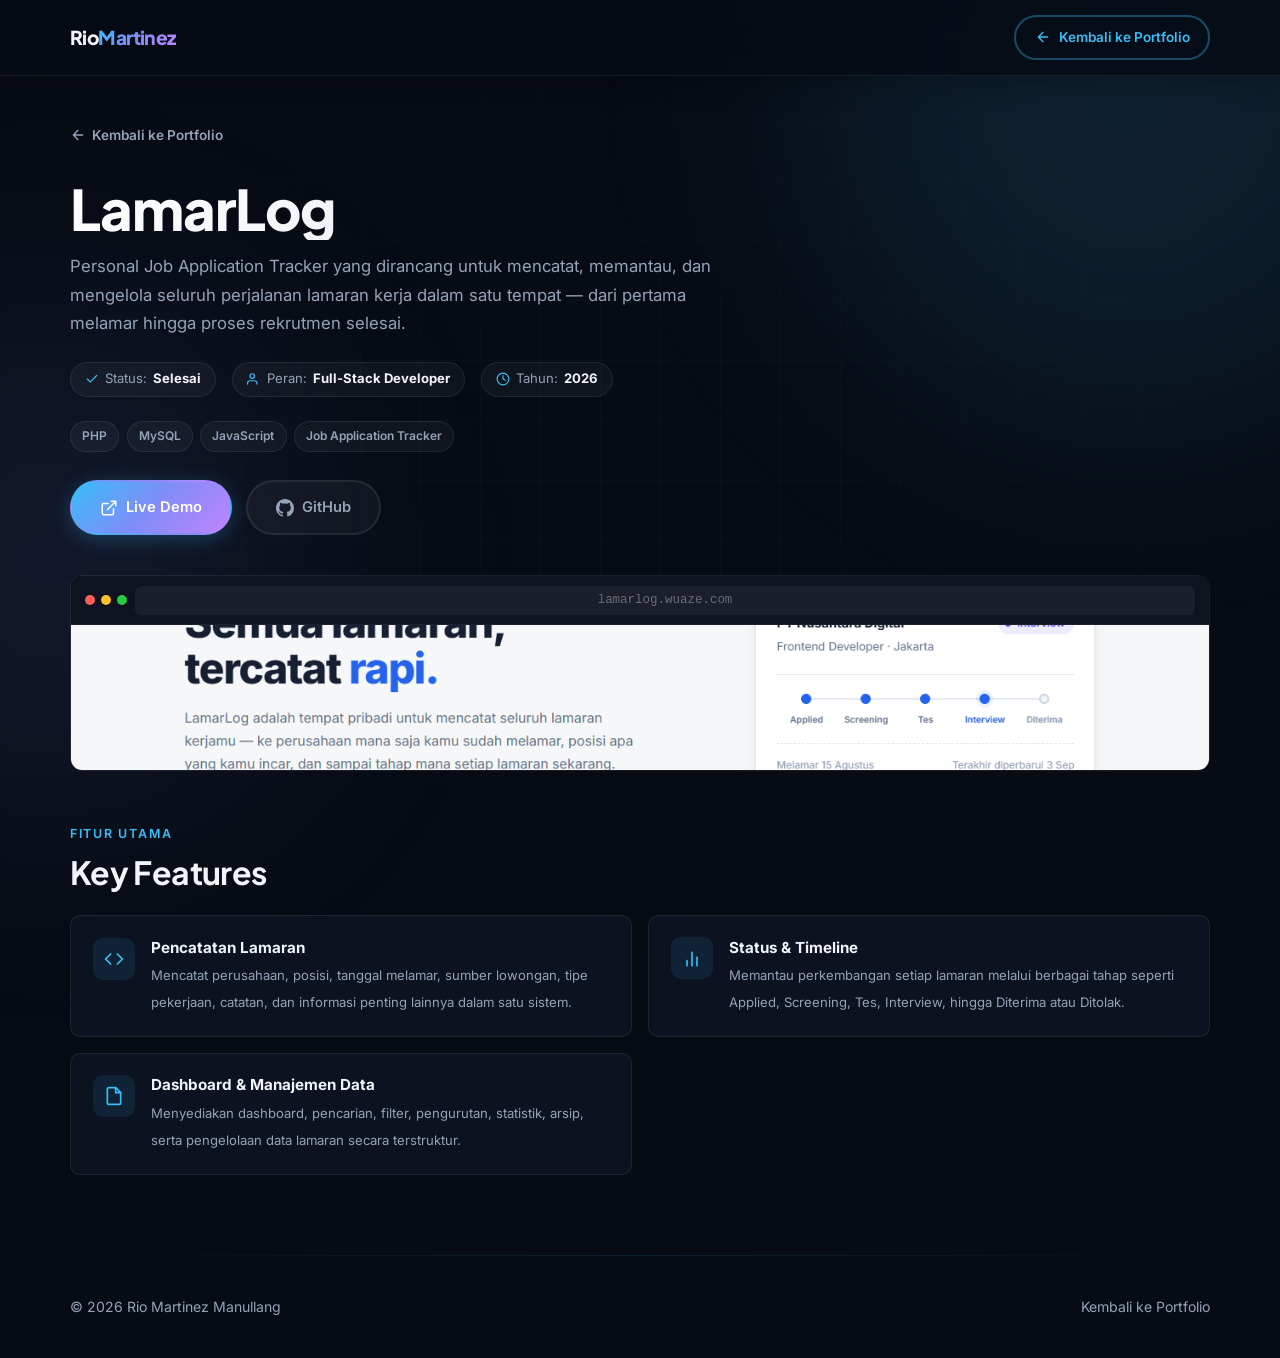
==== commit 30a61188: "Revise project details for LamarLog application Updated the project details to reflect the new appli" ====
--- a/bootcamp-revou.html
+++ b/bootcamp-revou.html
@@ -3,8 +3,8 @@
 <head>
   <meta charset="UTF-8">
   <meta name="viewport" content="width=device-width, initial-scale=1.0">
-  <meta name="description" content="Project Bootcamp RevoU — Latihan membangun aplikasi web dan mengolah data sebagai bagian dari proses belajar intensif.">
-  <title>Project Bootcamp RevoU — Project Showcase | Rio Martinez</title>
+  <meta name="description" content="LamarLog — Personal Job Application Tracker untuk mencatat, memantau, dan mengelola perjalanan lamaran kerja dalam satu tempat.">
+  <title>LamarLog — Personal Job Application Tracker | Rio Martinez</title>
   <link rel="preconnect" href="https://fonts.googleapis.com">
   <link rel="preconnect" href="https://fonts.gstatic.com" crossorigin>
   <link href="https://fonts.googleapis.com/css2?family=Inter:wght@400;500;600;700&family=Plus+Jakarta+Sans:wght@500;600;700;800&display=swap" rel="stylesheet">
@@ -35,8 +35,8 @@
         </a>
 
         <div class="project-showcase-header">
-          <h1>Project Bootcamp RevoU</h1>
-          <p class="project-showcase-desc">Project praktik dari bootcamp RevoU — latihan membangun aplikasi web dan mengolah data sebagai bagian dari proses belajar intensif pasca lulus kuliah.</p>
+          <h1>LamarLog</h1>
+          <p class="project-showcase-desc">Personal Job Application Tracker yang dirancang untuk mencatat, memantau, dan mengelola seluruh perjalanan lamaran kerja dalam satu tempat — dari pertama melamar hingga proses rekrutmen selesai.</p>
 
           <div class="project-showcase-meta">
             <span class="project-showcase-meta-item">
@@ -45,7 +45,7 @@
             </span>
             <span class="project-showcase-meta-item">
               <svg width="14" height="14" viewBox="0 0 24 24" fill="none" stroke="currentColor" stroke-width="2" stroke-linecap="round"><path d="M17 21v-2a4 4 0 00-4-4H5a4 4 0 00-4 4v2"/><circle cx="9" cy="7" r="4"/></svg>
-              Peran: <strong>Peserta Bootcamp</strong>
+              Peran: <strong>Full-Stack Developer</strong>
             </span>
             <span class="project-showcase-meta-item">
               <svg width="14" height="14" viewBox="0 0 24 24" fill="none" stroke="currentColor" stroke-width="2" stroke-linecap="round"><circle cx="12" cy="12" r="10"/><polyline points="12 6 12 12 16 14"/></svg>
@@ -54,13 +54,14 @@
           </div>
 
           <ul class="project-showcase-tags">
-            <li>Web Development</li>
-            <li>Data Analytics</li>
-            <li>Bootcamp</li>
+            <li>PHP</li>
+            <li>MySQL</li>
+            <li>JavaScript</li>
+            <li>Job Application Tracker</li>
           </ul>
 
           <div class="project-showcase-actions">
-            <a href="https://riomartinez29.github.io/CodingCamp-01June26-RioMartinez/" class="btn btn-primary" target="_blank" rel="noopener noreferrer">
+            <a href="https://lamarlog.wuaze.com/" class="btn btn-primary" target="_blank" rel="noopener noreferrer">
               <svg width="18" height="18" viewBox="0 0 24 24" fill="none" aria-hidden="true"><path d="M18 13v6a2 2 0 01-2 2H5a2 2 0 01-2-2V8a2 2 0 012-2h6M15 3h6v6M10 14L21 3" stroke="currentColor" stroke-width="2" stroke-linecap="round"/></svg>
               Live Demo
             </a>
@@ -79,10 +80,10 @@
                 <span class="browser-dot browser-dot--yellow"></span>
                 <span class="browser-dot browser-dot--green"></span>
               </div>
-              <span class="browser-url">localhost/bootcamp-revou</span>
+              <span class="browser-url">lamarlog.wuaze.com</span>
             </div>
             <div class="browser-content">
-              <img src="assets/boothcamp.png" alt="Project Bootcamp RevoU preview" class="project-preview-img" loading="lazy">
+              <img src="assets/lamar-log.png" alt="LamarLog Personal Job Application Tracker preview" class="project-preview-img" loading="lazy">
             </div>
           </div>
         </div>
@@ -98,26 +99,28 @@
                 <svg width="20" height="20" viewBox="0 0 24 24" fill="none" stroke="currentColor" stroke-width="2" stroke-linecap="round"><polyline points="16 18 22 12 16 6"/><polyline points="8 6 2 12 8 18"/></svg>
               </div>
               <div class="project-showcase-feature-text">
-                <strong>Praktik Web Development</strong>
-                <span>Latihan membangun aplikasi web dari awal menggunakan HTML, CSS, dan JavaScript — menguasai dasar-dasar frontend development.</span>
+                <strong>Pencatatan Lamaran</strong>
+                <span>Mencatat perusahaan, posisi, tanggal melamar, sumber lowongan, tipe pekerjaan, catatan, dan informasi penting lainnya dalam satu sistem.</span>
               </div>
             </div>
+
             <div class="project-showcase-feature">
               <div class="project-showcase-feature-icon">
                 <svg width="20" height="20" viewBox="0 0 24 24" fill="none" stroke="currentColor" stroke-width="2" stroke-linecap="round"><line x1="18" y1="20" x2="18" y2="10"/><line x1="12" y1="20" x2="12" y2="4"/><line x1="6" y1="20" x2="6" y2="14"/></svg>
               </div>
               <div class="project-showcase-feature-text">
-                <strong>Pengolahan Data Dasar</strong>
-                <span>Menerapkan konsep data analytics seperti sorting, filtering, dan visualisasi data sederhana untuk memahami pola informasi.</span>
+                <strong>Status &amp; Timeline</strong>
+                <span>Memantau perkembangan setiap lamaran melalui berbagai tahap seperti Applied, Screening, Tes, Interview, hingga Diterima atau Ditolak.</span>
               </div>
             </div>
+
             <div class="project-showcase-feature">
               <div class="project-showcase-feature-icon">
                 <svg width="20" height="20" viewBox="0 0 24 24" fill="none" stroke="currentColor" stroke-width="2" stroke-linecap="round"><path d="M14 2H6a2 2 0 00-2 2v16a2 2 0 002 2h12a2 2 0 002-2V8z"/><polyline points="14 2 14 8 20 8"/></svg>
               </div>
               <div class="project-showcase-feature-text">
-                <strong>Dokumentasi & Delivery</strong>
-                <span>Menyelesaikan project sesuai tenggat waktu dengan dokumentasi yang jelas — membiasakan workflow profesional dalam bootcamp.</span>
+                <strong>Dashboard &amp; Manajemen Data</strong>
+                <span>Menyediakan dashboard, pencarian, filter, pengurutan, statistik, arsip, serta pengelolaan data lamaran secara terstruktur.</span>
               </div>
             </div>
           </div>
